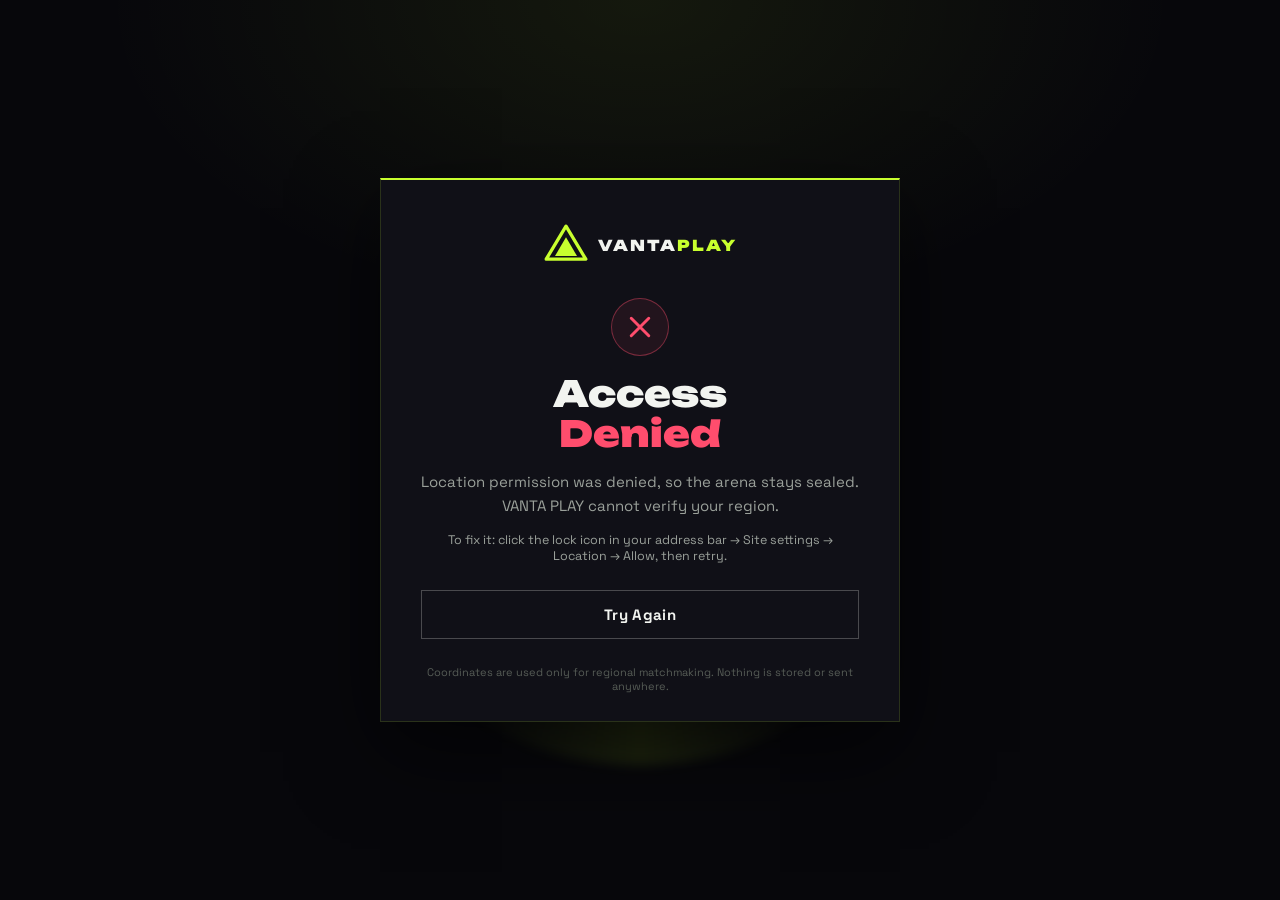
==== index.html @ 39a00b60 "VANTA PLAY gaming landing page with geo-location gate" ====
<!DOCTYPE html>
<html lang="en">
<head>
  <meta charset="UTF-8" />
  <meta name="viewport" content="width=device-width, initial-scale=1.0" />
  <title>VANTA PLAY — Play Beyond Reality</title>
  <meta name="description" content="VANTA PLAY is a next-generation esports arena. Compete, climb the ranks, and win weekly cash cups." />
  <link rel="icon" href="favicon.svg" type="image/svg+xml" />
  <link rel="preconnect" href="https://fonts.googleapis.com" />
  <link rel="preconnect" href="https://fonts.gstatic.com" crossorigin />
  <link href="https://fonts.googleapis.com/css2?family=Unbounded:wght@500;700;900&family=Space+Grotesk:wght@400;500;600;700&display=swap" rel="stylesheet" />
  <link rel="stylesheet" href="styles.css" />
</head>
<body class="locked">

  <!-- ============ GEO-LOCATION GATE (page stays hidden until access is granted) ============ -->
  <div id="gate" class="gate" role="dialog" aria-modal="true" aria-labelledby="gate-title">
    <div class="gate__glow" aria-hidden="true"></div>
    <div class="gate__card">
      <div class="gate__logo">
        <svg viewBox="0 0 40 40" width="44" height="44" aria-hidden="true">
          <polygon points="20,2 38,32 2,32" fill="none" stroke="#C8FF2E" stroke-width="3" stroke-linejoin="round"/>
          <polygon points="20,12 30,29 10,29" fill="#C8FF2E"/>
        </svg>
        <span>VANTA<em>PLAY</em></span>
      </div>

      <!-- state: ask -->
      <div class="gate__state" id="gate-ask">
        <h1 id="gate-title" class="gate__title">Location Check<br /><span>Required</span></h1>
        <p class="gate__text">
          VANTA PLAY verifies your region before the arena opens — for fair matchmaking,
          regional tournaments and local server routing.
        </p>
        <p class="gate__hint">Your browser will ask for permission. Access must be <strong>allowed</strong> to enter.</p>
        <button class="btn btn--primary gate__btn" id="btn-allow">
          <svg viewBox="0 0 24 24" width="18" height="18" aria-hidden="true"><path fill="currentColor" d="M12 2a7 7 0 0 0-7 7c0 5.25 7 13 7 13s7-7.75 7-13a7 7 0 0 0-7-7Zm0 9.5A2.5 2.5 0 1 1 14.5 9 2.5 2.5 0 0 1 12 11.5Z"/></svg>
          Allow Location &amp; Enter
        </button>
      </div>

      <!-- state: locating -->
      <div class="gate__state gate__state--hidden" id="gate-locating">
        <div class="radar" aria-hidden="true"><span></span><span></span><span></span></div>
        <h1 class="gate__title">Pinning your<br /><span>coordinates…</span></h1>
        <p class="gate__text">Locking onto the nearest arena server.</p>
      </div>

      <!-- state: denied / error -->
      <div class="gate__state gate__state--hidden" id="gate-blocked">
        <div class="gate__x" aria-hidden="true">
          <svg viewBox="0 0 24 24" width="30" height="30"><path fill="none" stroke="#FF4D6D" stroke-width="2.4" stroke-linecap="round" d="M5 5l14 14M19 5L5 19"/></svg>
        </div>
        <h1 class="gate__title gate__title--danger">Access<br /><span>Denied</span></h1>
        <p class="gate__text" id="blocked-msg">
          Location permission was blocked, so the arena stays sealed.
        </p>
        <p class="gate__hint">To fix it: click the lock icon in your address bar → Site settings → Location → Allow, then retry.</p>
        <button class="btn btn--ghost gate__btn" id="btn-retry">Try Again</button>
      </div>

      <p class="gate__foot">Coordinates are used only for regional matchmaking. Nothing is stored or sent anywhere.</p>
    </div>
  </div>

  <!-- ============ MAIN PAGE (revealed only after location is granted) ============ -->
  <div id="app" class="app" aria-hidden="true">

    <!-- Nav -->
    <header class="nav">
      <a class="nav__logo" href="#top">
        <svg viewBox="0 0 40 40" width="30" height="30" aria-hidden="true">
          <polygon points="20,2 38,32 2,32" fill="none" stroke="#C8FF2E" stroke-width="3" stroke-linejoin="round"/>
          <polygon points="20,12 30,29 10,29" fill="#C8FF2E"/>
        </svg>
        VANTA<em>PLAY</em>
      </a>
      <nav class="nav__links">
        <a href="#games">Games</a>
        <a href="#tournaments">Tournaments</a>
        <a href="#why">Why Vanta</a>
        <a href="#region">Your Region</a>
      </nav>
      <a class="btn btn--primary btn--sm" href="#games">Play Free</a>
    </header>

    <!-- Hero -->
    <section class="hero" id="top">
      <div class="hero__art" aria-hidden="true">
        <div class="hero__grid"></div>
        <div class="hero__ring hero__ring--1"></div>
        <div class="hero__ring hero__ring--2"></div>
        <div class="hero__orb"></div>
        <div class="hero__shard hero__shard--1"></div>
        <div class="hero__shard hero__shard--2"></div>
        <div class="hero__scan"></div>
      </div>
      <div class="hero__inner">
        <p class="hero__kicker reveal">SEASON 07 — LIVE NOW</p>
        <h1 class="hero__title reveal delay-1">PLAY BEYOND<br /><span>REALITY</span></h1>
        <p class="hero__sub reveal delay-2">
          The arena that never sleeps. Ranked ladders, weekly cash cups and
          cross-play battles — one account, every device, zero excuses.
        </p>
        <div class="hero__cta reveal delay-3">
          <a class="btn btn--primary" href="#games">Enter the Arena</a>
          <a class="btn btn--ghost" href="#tournaments">Watch Tournaments</a>
        </div>
        <div class="hero__meta reveal delay-4">
          <span class="dot"></span>
          <strong id="live-count">2,847,113</strong>&nbsp;players online right now
        </div>
      </div>
    </section>

    <!-- Marquee -->
    <div class="marquee" aria-hidden="true">
      <div class="marquee__track">
        <span>NEON DRIFT★</span><span>OBSIDIAN CLASH★</span><span>MECHFALL: ZERO★</span><span>GRIM GATE★</span><span>HYPERBLOOM★</span><span>RUSTBORN★</span>
        <span>NEON DRIFT★</span><span>OBSIDIAN CLASH★</span><span>MECHFALL: ZERO★</span><span>GRIM GATE★</span><span>HYPERBLOOM★</span><span>RUSTBORN★</span>
      </div>
    </div>

    <!-- Games -->
    <section class="games" id="games">
      <div class="section-head reveal">
        <h2>FEATURED <span>ARENAS</span></h2>
        <p>Four flagship titles. One rank. Cross-play everywhere.</p>
      </div>
      <div class="games__grid">
        <article class="gcard gcard--drift reveal">
          <div class="gcard__art" aria-hidden="true"><svg viewBox="0 0 64 64"><path fill="none" stroke="currentColor" stroke-width="3" stroke-linecap="round" d="M8 44c8-18 24-30 48-30-4 12-10 18-18 22M8 44h30M14 52h24"/><circle cx="46" cy="46" r="4" fill="currentColor"/></svg></div>
          <div class="gcard__body">
            <p class="gcard__tag">Racing · 3.2M pilots</p>
            <h3>NEON DRIFT</h3>
            <p class="gcard__desc">Anti-grav street racing at 600 km/h. Drift the canyon, own the night.</p>
            <span class="gcard__link">Jump in →</span>
          </div>
        </article>
        <article class="gcard gcard--clash reveal">
          <div class="gcard__art" aria-hidden="true"><svg viewBox="0 0 64 64"><path fill="none" stroke="currentColor" stroke-width="3" stroke-linejoin="round" d="M32 6l8 12 14 4-9 11 1 15-14-6-14 6 1-15-9-11 14-4z"/></svg></div>
          <div class="gcard__body">
            <p class="gcard__tag">Brawler · 1.8M fighters</p>
            <h3>OBSIDIAN CLASH</h3>
            <p class="gcard__desc">Molten 1v1 duels where every gauntlet strike cracks the map.</p>
            <span class="gcard__link">Jump in →</span>
          </div>
        </article>
        <article class="gcard gcard--mech reveal">
          <div class="gcard__art" aria-hidden="true"><svg viewBox="0 0 64 64"><path fill="none" stroke="currentColor" stroke-width="3" stroke-linejoin="round" d="M20 50V26l12-14 12 14v24M14 50h36M26 50v-8h12v8M24 26h16"/><circle cx="32" cy="24" r="3" fill="currentColor"/></svg></div>
          <div class="gcard__body">
            <p class="gcard__tag">Shooter · 4.1M operators</p>
            <h3>MECHFALL: ZERO</h3>
            <p class="gcard__desc">Squad-based mech warfare in rain-drowned megacities. 5v5 tactical.</p>
            <span class="gcard__link">Jump in →</span>
          </div>
        </article>
        <article class="gcard gcard--grim reveal">
          <div class="gcard__art" aria-hidden="true"><svg viewBox="0 0 64 64"><path fill="none" stroke="currentColor" stroke-width="3" stroke-linejoin="round" d="M32 4l20 10v20L32 60 12 34V14zM22 30l10 8 10-8M32 22v16"/></svg></div>
          <div class="gcard__body">
            <p class="gcard__tag">Roguelike · 960K delvers</p>
            <h3>GRIM GATE</h3>
            <p class="gcard__desc">A dungeon that rewrites itself every run. Bring a lantern. And luck.</p>
            <span class="gcard__link">Jump in →</span>
          </div>
        </article>
      </div>
    </section>

    <!-- Stats -->
    <section class="stats">
      <div class="stats__grid">
        <div class="stat reveal"><strong data-count="128" data-suffix="M+">0</strong><span>Registered players</span></div>
        <div class="stat reveal"><strong data-count="240" data-suffix="+">0</strong><span>Tournaments / year</span></div>
        <div class="stat reveal"><strong data-count="2.4" data-prefix="$" data-suffix="M">0</strong><span>Prize pool paid out</span></div>
        <div class="stat reveal"><strong data-count="99.9" data-suffix="%">0</strong><span>Arena uptime</span></div>
      </div>
    </section>

    <!-- Why -->
    <section class="why" id="why">
      <div class="section-head reveal">
        <h2>BUILT FOR <span>COMPETITORS</span></h2>
        <p>Infrastructure that treats your rank like it matters. Because it does.</p>
      </div>
      <div class="why__grid">
        <div class="wcard reveal">
          <svg viewBox="0 0 24 24" aria-hidden="true"><path fill="none" stroke="#C8FF2E" stroke-width="1.8" stroke-linecap="round" d="M7 7l10 10M7 17L17 7M4 9V5a1 1 0 0 1 1-1h4M20 15v4a1 1 0 0 1-1 1h-4"/></svg>
          <h3>True Cross-Play</h3>
          <p>PC, console and mobile share one ladder. Your rank travels with you, not your hardware.</p>
        </div>
        <div class="wcard reveal">
          <svg viewBox="0 0 24 24" aria-hidden="true"><path fill="none" stroke="#C8FF2E" stroke-width="1.8" stroke-linejoin="round" d="M12 3l8 3v5c0 5-3.5 8.5-8 10-4.5-1.5-8-5-8-10V6z"/><path fill="none" stroke="#C8FF2E" stroke-width="1.8" stroke-linecap="round" d="M9 12l2 2 4-4"/></svg>
          <h3>Kernel-Level Fair Play</h3>
          <p>VantaShield anti-cheat runs every ranked match. 0.02% cheat detection rate — and banned for life.</p>
        </div>
        <div class="wcard reveal">
          <svg viewBox="0 0 24 24" aria-hidden="true"><circle cx="12" cy="12" r="9" fill="none" stroke="#C8FF2E" stroke-width="1.8"/><path fill="none" stroke="#C8FF2E" stroke-width="1.8" stroke-linecap="round" d="M12 7v5l3 3"/></svg>
          <h3>Weekly Cash Cups</h3>
          <p>Every Friday. Open brackets, instant payouts, live-bracket spectating for everyone.</p>
        </div>
        <div class="wcard reveal">
          <svg viewBox="0 0 24 24" aria-hidden="true"><path fill="none" stroke="#C8FF2E" stroke-width="1.8" stroke-linecap="round" d="M3 20h18M6 20V10m6 10V4m6 16v-7"/></svg>
          <h3>Regional Routing</h3>
          <p>Auto-connected to your closest arena server. Sub-30ms pings, verified at the gate.</p>
        </div>
      </div>
    </section>

    <!-- Region (uses the granted geo-location) -->
    <section class="region" id="region">
      <div class="region__card reveal">
        <p class="region__label">REGIONAL MATCHMAKING — VERIFIED</p>
        <h2>YOU'RE PLAYING FROM<br /><span id="region-city">DETECTING…</span></h2>
        <p class="region__coords">Coordinates locked: <span id="region-coords">—</span></p>
        <div class="region__badges">
          <span class="badge">Nearest server: <strong id="region-server">AUTO</strong></span>
          <span class="badge badge--ok">Access granted</span>
        </div>
      </div>
    </section>

    <!-- CTA -->
    <section class="cta">
      <h2 class="reveal">READY TO <span>CLIMB?</span></h2>
      <p class="reveal">Season 07 rankings reset soon. Claim your ladder spot before the gate closes.</p>
      <form class="cta__form reveal" id="signup" autocomplete="off">
        <input type="email" placeholder="you@arena.gg" required aria-label="Email address" />
        <button class="btn btn--primary" type="submit">Create Free Account</button>
      </form>
      <p class="cta__done" id="cta-done" hidden>Welcome to the arena, challenger. Check your inbox.</p>
    </section>

    <!-- Footer -->
    <footer class="footer">
      <div class="footer__brand">
        <svg viewBox="0 0 40 40" width="26" height="26" aria-hidden="true">
          <polygon points="20,2 38,32 2,32" fill="none" stroke="#C8FF2E" stroke-width="3" stroke-linejoin="round"/>
          <polygon points="20,12 30,29 10,29" fill="#C8FF2E"/>
        </svg>
        VANTA<em>PLAY</em>
      </div>
      <p>VANTA PLAY is a fictional brand created as an original design demo. All titles, art and names are original works.</p>
      <p class="footer__fine">© 2026 Vanta Play · Made for the arena</p>
    </footer>

  </div>

  <script src="app.js"></script>
</body>
</html>
---- styles.css ----
/* ============ VANTA PLAY — original design ============ */
:root {
  --bg: #07070b;
  --bg-2: #0c0c13;
  --ink: #f2f4f0;
  --muted: #9aa09a;
  --lime: #c8ff2e;
  --coral: #ff4d6d;
  --line: rgba(200, 255, 46, 0.14);
  --card: #101017;
  --font-display: "Unbounded", sans-serif;
  --font-body: "Space Grotesk", sans-serif;
}

* { margin: 0; padding: 0; box-sizing: border-box; }
html { scroll-behavior: smooth; }
body {
  background: var(--bg);
  color: var(--ink);
  font-family: var(--font-body);
  overflow-x: hidden;
}
body.locked { overflow: hidden; }

::selection { background: var(--lime); color: #07070b; }

/* ============ GEO GATE ============ */
.gate {
  position: fixed;
  inset: 0;
  z-index: 1000;
  display: flex;
  align-items: center;
  justify-content: center;
  background:
    radial-gradient(60% 50% at 50% 0%, rgba(200, 255, 46, 0.07), transparent 70%),
    var(--bg);
  transition: opacity 0.6s ease, visibility 0.6s ease;
}
.gate--open { opacity: 0; visibility: hidden; }

.gate__glow {
  position: absolute;
  width: 70vmin; height: 70vmin;
  border-radius: 50%;
  background: conic-gradient(from 0deg, transparent 0 40%, rgba(200,255,46,.12) 50%, transparent 60% 100%);
  animation: spin 14s linear infinite;
  filter: blur(6px);
}
@keyframes spin { to { transform: rotate(360deg); } }

.gate__card {
  position: relative;
  width: min(520px, calc(100vw - 40px));
  background: var(--card);
  border: 1px solid var(--line);
  border-top: 2px solid var(--lime);
  padding: 44px 40px 28px;
  text-align: center;
  box-shadow: 0 30px 80px rgba(0, 0, 0, 0.6);
}
.gate__logo {
  display: flex; align-items: center; justify-content: center; gap: 10px;
  font-family: var(--font-display); font-weight: 900; font-size: 15px; letter-spacing: 2px;
  margin-bottom: 30px;
}
.gate__logo em { color: var(--lime); font-style: normal; }

.gate__title {
  font-family: var(--font-display);
  font-weight: 900;
  font-size: clamp(26px, 5vw, 36px);
  line-height: 1.12;
  margin-bottom: 16px;
}
.gate__title span { color: var(--lime); }
.gate__title--danger span { color: var(--coral); }

.gate__text { color: var(--muted); font-size: 15px; line-height: 1.6; margin-bottom: 14px; }
.gate__hint { color: var(--muted); font-size: 12.5px; margin-bottom: 26px; }
.gate__hint strong { color: var(--ink); }
.gate__foot { color: #565c56; font-size: 11px; margin-top: 26px; }

.gate__state--hidden { display: none; }
.gate__btn { width: 100%; justify-content: center; }

.gate__x {
  width: 58px; height: 58px;
  margin: 0 auto 18px;
  display: grid; place-items: center;
  border: 1px solid rgba(255, 77, 109, 0.4);
  border-radius: 50%;
  background: rgba(255, 77, 109, 0.08);
}

/* radar loader */
.radar {
  position: relative;
  width: 70px; height: 70px;
  margin: 0 auto 22px;
}
.radar span {
  position: absolute; inset: 0;
  border: 2px solid var(--lime);
  border-radius: 50%;
  opacity: 0;
  animation: ping 1.8s ease-out infinite;
}
.radar span:nth-child(2) { animation-delay: 0.6s; }
.radar span:nth-child(3) { animation-delay: 1.2s; }
@keyframes ping {
  0% { transform: scale(0.4); opacity: 0.9; }
  100% { transform: scale(1.15); opacity: 0; }
}

/* ============ APP (hidden until granted) ============ */
.app { display: none; }
.app.unlocked { display: block; animation: appIn 0.9s ease both; }
@keyframes appIn {
  from { opacity: 0; transform: translateY(14px); }
  to { opacity: 1; transform: none; }
}

/* ============ Buttons ============ */
.btn {
  display: inline-flex;
  align-items: center;
  gap: 9px;
  font-family: var(--font-body);
  font-weight: 700;
  font-size: 15px;
  padding: 14px 28px;
  border: 1px solid transparent;
  cursor: pointer;
  text-decoration: none;
  letter-spacing: 0.3px;
  transition: transform 0.15s ease, box-shadow 0.15s ease, background 0.15s ease;
}
.btn:active { transform: translateY(1px); }
.btn--primary {
  background: var(--lime);
  color: #0a0a0f;
  clip-path: polygon(10px 0, 100% 0, 100% calc(100% - 10px), calc(100% - 10px) 100%, 0 100%, 0 10px);
}
.btn--primary:hover { box-shadow: 0 0 34px rgba(200, 255, 46, 0.45); }
.btn--ghost {
  background: transparent;
  color: var(--ink);
  border-color: rgba(242, 244, 240, 0.25);
}
.btn--ghost:hover { border-color: var(--lime); color: var(--lime); }
.btn--sm { padding: 9px 18px; font-size: 13.5px; }

/* ============ Nav ============ */
.nav {
  position: sticky;
  top: 0;
  z-index: 100;
  display: flex;
  align-items: center;
  gap: 32px;
  padding: 16px 5vw;
  background: rgba(7, 7, 11, 0.82);
  backdrop-filter: blur(14px);
  border-bottom: 1px solid rgba(255, 255, 255, 0.06);
}
.nav__logo {
  display: flex; align-items: center; gap: 9px;
  font-family: var(--font-display); font-weight: 900; font-size: 14px; letter-spacing: 2px;
  color: var(--ink); text-decoration: none;
}
.nav__logo em { color: var(--lime); font-style: normal; }
.nav__links { display: flex; gap: 28px; margin-left: auto; }
.nav__links a {
  color: var(--muted); text-decoration: none; font-size: 14px; font-weight: 600;
  transition: color 0.15s;
}
.nav__links a:hover { color: var(--lime); }

/* ============ Hero ============ */
.hero {
  position: relative;
  min-height: calc(100vh - 70px);
  display: flex;
  align-items: center;
  padding: 60px 5vw;
  overflow: hidden;
}
.hero__art { position: absolute; inset: 0; pointer-events: none; }
.hero__grid {
  position: absolute; inset: auto 0 -12% 0; height: 55%;
  background-image:
    linear-gradient(rgba(200, 255, 46, 0.13) 1px, transparent 1px),
    linear-gradient(90deg, rgba(200, 255, 46, 0.13) 1px, transparent 1px);
  background-size: 56px 56px;
  transform: perspective(600px) rotateX(58deg);
  mask-image: linear-gradient(transparent, #000 55%);
}
.hero__ring {
  position: absolute;
  border-radius: 50%;
  border: 1px solid var(--line);
}
.hero__ring--1 {
  width: 62vmin; height: 62vmin;
  right: -8vmin; top: 50%;
  transform: translateY(-50%);
  border-color: rgba(200, 255, 46, 0.25);
  border-style: dashed;
  animation: spin 60s linear infinite;
}
.hero__ring--2 {
  width: 44vmin; height: 44vmin;
  right: 2vmin; top: 50%;
  transform: translateY(-50%);
  border-width: 2px;
  border-color: rgba(255, 77, 109, 0.3);
  animation: spin 40s linear infinite reverse;
}
.hero__orb {
  position: absolute;
  width: 26vmin; height: 26vmin;
  right: 11vmin; top: 50%;
  transform: translateY(-50%);
  border-radius: 50%;
  background: radial-gradient(circle at 35% 30%, rgba(200,255,46,0.5), rgba(200,255,46,0.08) 45%, transparent 70%);
  filter: blur(2px);
  animation: float 7s ease-in-out infinite;
}
@keyframes float {
  0%, 100% { transform: translateY(-52%); }
  50% { transform: translateY(-48%); }
}
.hero__shard {
  position: absolute;
  background: var(--lime);
  clip-path: polygon(50% 0, 100% 100%, 0 100%);
  opacity: 0.85;
  animation: float 5.5s ease-in-out infinite;
}
.hero__shard--1 { width: 34px; height: 30px; right: 30vmin; top: 24%; }
.hero__shard--2 { width: 20px; height: 18px; right: 6vmin; top: 70%; animation-delay: 1.4s; background: var(--coral); clip-path: polygon(0 0, 100% 0, 50% 100%); }
.hero__scan {
  position: absolute; inset: 0;
  background: repeating-linear-gradient(0deg, transparent 0 3px, rgba(255,255,255,0.012) 3px 4px);
}

.hero__inner { position: relative; max-width: 780px; }
.hero__kicker {
  display: inline-block;
  font-size: 12.5px; font-weight: 700; letter-spacing: 4px;
  color: var(--lime);
  border: 1px solid var(--line);
  padding: 7px 14px;
  margin-bottom: 26px;
  background: rgba(200, 255, 46, 0.05);
}
.hero__title {
  font-family: var(--font-display);
  font-weight: 900;
  font-size: clamp(44px, 8vw, 96px);
  line-height: 1.02;
  letter-spacing: -1px;
}
.hero__title span { color: var(--lime); }
.hero__sub {
  color: var(--muted);
  font-size: clamp(15px, 1.6vw, 18px);
  line-height: 1.65;
  max-width: 540px;
  margin: 26px 0 34px;
}
.hero__cta { display: flex; gap: 16px; flex-wrap: wrap; }
.hero__meta {
  display: flex; align-items: center; gap: 10px;
  margin-top: 38px;
  color: var(--muted); font-size: 13.5px;
}
.hero__meta strong { color: var(--lime); font-variant-numeric: tabular-nums; }
.dot {
  width: 8px; height: 8px; border-radius: 50%;
  background: var(--lime);
  box-shadow: 0 0 0 0 rgba(200, 255, 46, 0.6);
  animation: pulse 1.6s infinite;
}
@keyframes pulse {
  70% { box-shadow: 0 0 0 9px transparent; }
  100% { box-shadow: 0 0 0 0 transparent; }
}

/* ============ Marquee ============ */
.marquee {
  border-block: 1px solid rgba(255, 255, 255, 0.07);
  background: var(--bg-2);
  overflow: hidden;
  padding: 16px 0;
}
.marquee__track {
  display: flex; gap: 42px;
  width: max-content;
  font-family: var(--font-display);
  font-weight: 700; font-size: 15px; letter-spacing: 3px;
  color: rgba(242, 244, 240, 0.55);
  animation: slide 26s linear infinite;
}
.marquee__track span { white-space: nowrap; }
@keyframes slide { to { transform: translateX(-50%); } }

/* ============ Sections shared ============ */
section { padding: 110px 5vw; }
.section-head { margin-bottom: 54px; }
.section-head h2 {
  font-family: var(--font-display);
  font-weight: 900;
  font-size: clamp(28px, 4.4vw, 52px);
  letter-spacing: -0.5px;
}
.section-head h2 span { color: var(--lime); }
.section-head p { color: var(--muted); margin-top: 12px; font-size: 16px; }

/* ============ Games ============ */
.games__grid {
  display: grid;
  grid-template-columns: repeat(auto-fit, minmax(250px, 1fr));
  gap: 22px;
}
.gcard {
  position: relative;
  background: var(--card);
  border: 1px solid rgba(255, 255, 255, 0.07);
  overflow: hidden;
  transition: transform 0.25s ease, border-color 0.25s ease;
}
.gcard:hover { transform: translateY(-6px); border-color: var(--lime); }
.gcard__art {
  height: 210px;
  display: grid; place-items: center;
}
.gcard__art svg { width: 76px; height: 76px; filter: drop-shadow(0 6px 22px rgba(0,0,0,0.5)); }
.gcard--drift .gcard__art {
  background:
    radial-gradient(120% 90% at 80% 0%, rgba(200,255,46,0.4), transparent 55%),
    repeating-linear-gradient(-45deg, rgba(200,255,46,0.12) 0 2px, transparent 2px 18px),
    #0d1410;
  color: var(--lime);
}
.gcard--clash .gcard__art {
  background:
    radial-gradient(110% 90% at 20% 100%, rgba(255,77,109,0.45), transparent 55%),
    radial-gradient(80% 60% at 80% 20%, rgba(255,77,109,0.16), transparent 60%),
    #140c0f;
  color: var(--coral);
}
.gcard--mech .gcard__art {
  background:
    radial-gradient(130% 100% at 50% 110%, rgba(200,255,46,0.3), transparent 60%),
    repeating-linear-gradient(0deg, rgba(255,255,255,0.05) 0 1px, transparent 1px 9px),
    #0c1014;
  color: var(--lime);
}
.gcard--grim .gcard__art {
  background:
    conic-gradient(from 210deg at 50% 40%, rgba(200,255,46,0.28), transparent 35%),
    radial-gradient(100% 80% at 50% 100%, rgba(200,255,46,0.14), transparent 60%),
    #0e0d14;
  color: var(--lime);
}
.gcard__body { padding: 22px 22px 26px; }
.gcard__tag { font-size: 11.5px; letter-spacing: 2px; text-transform: uppercase; color: var(--muted); margin-bottom: 8px; }
.gcard h3 { font-family: var(--font-display); font-weight: 700; font-size: 19px; letter-spacing: 0.5px; margin-bottom: 10px; }
.gcard__desc { color: var(--muted); font-size: 14px; line-height: 1.6; margin-bottom: 16px; }
.gcard__link { color: var(--lime); font-weight: 700; font-size: 14px; }

/* ============ Stats ============ */
.stats { padding-block: 70px; background: var(--bg-2); border-block: 1px solid rgba(255,255,255,0.06); }
.stats__grid {
  display: grid;
  grid-template-columns: repeat(auto-fit, minmax(180px, 1fr));
  gap: 34px;
  max-width: 1100px;
  margin: 0 auto;
  text-align: center;
}
.stat strong {
  display: block;
  font-family: var(--font-display);
  font-weight: 900;
  font-size: clamp(30px, 4vw, 46px);
  color: var(--lime);
  font-variant-numeric: tabular-nums;
}
.stat span { color: var(--muted); font-size: 13.5px; letter-spacing: 1px; text-transform: uppercase; }

/* ============ Why ============ */
.why__grid {
  display: grid;
  grid-template-columns: repeat(auto-fit, minmax(230px, 1fr));
  gap: 22px;
}
.wcard {
  background: var(--card);
  border: 1px solid rgba(255, 255, 255, 0.07);
  padding: 30px 26px;
  transition: border-color 0.2s ease, transform 0.2s ease;
}
.wcard:hover { border-color: var(--line); transform: translateY(-4px); }
.wcard svg { width: 34px; height: 34px; margin-bottom: 18px; }
.wcard h3 { font-family: var(--font-display); font-weight: 700; font-size: 16px; margin-bottom: 10px; }
.wcard p { color: var(--muted); font-size: 14px; line-height: 1.65; }

/* ============ Region ============ */
.region { padding-block: 40px 110px; }
.region__card {
  border: 1px solid var(--line);
  border-left: 4px solid var(--lime);
  background:
    radial-gradient(90% 140% at 100% 0%, rgba(200,255,46,0.08), transparent 55%),
    var(--card);
  padding: 52px 48px;
}
.region__label { color: var(--lime); font-size: 12px; letter-spacing: 4px; font-weight: 700; margin-bottom: 16px; }
.region h2 {
  font-family: var(--font-display);
  font-weight: 900;
  font-size: clamp(24px, 3.6vw, 42px);
  line-height: 1.15;
}
.region h2 span { color: var(--lime); }
.region__coords { color: var(--muted); font-size: 14px; margin-top: 18px; font-variant-numeric: tabular-nums; }
.region__badges { display: flex; gap: 12px; margin-top: 24px; flex-wrap: wrap; }
.badge {
  font-size: 12.5px; font-weight: 600;
  border: 1px solid rgba(255, 255, 255, 0.14);
  padding: 7px 14px;
  color: var(--muted);
}
.badge strong { color: var(--ink); }
.badge--ok { border-color: rgba(200, 255, 46, 0.5); color: var(--lime); background: rgba(200, 255, 46, 0.06); }

/* ============ CTA ============ */
.cta {
  text-align: center;
  background:
    radial-gradient(70% 120% at 50% 120%, rgba(200, 255, 46, 0.12), transparent 60%),
    var(--bg-2);
  border-top: 1px solid rgba(255, 255, 255, 0.06);
}
.cta h2 {
  font-family: var(--font-display);
  font-weight: 900;
  font-size: clamp(30px, 5vw, 58px);
}
.cta h2 span { color: var(--lime); }
.cta p { color: var(--muted); margin: 16px auto 34px; max-width: 480px; }
.cta__form {
  display: flex; gap: 12px; justify-content: center; flex-wrap: wrap;
}
.cta__form input {
  width: min(340px, 100%);
  background: var(--bg);
  border: 1px solid rgba(255, 255, 255, 0.16);
  color: var(--ink);
  font-family: var(--font-body);
  font-size: 15px;
  padding: 14px 18px;
  outline: none;
}
.cta__form input:focus { border-color: var(--lime); }
.cta__done { color: var(--lime); font-weight: 600; margin-top: 20px; }

/* ============ Footer ============ */
.footer {
  padding: 56px 5vw 40px;
  border-top: 1px solid rgba(255, 255, 255, 0.06);
  text-align: center;
}
.footer__brand {
  display: inline-flex; align-items: center; gap: 8px;
  font-family: var(--font-display); font-weight: 900; font-size: 13px; letter-spacing: 2px;
  margin-bottom: 16px;
}
.footer__brand em { color: var(--lime); font-style: normal; }
.footer p { color: var(--muted); font-size: 13px; max-width: 520px; margin: 0 auto 8px; line-height: 1.6; }
.footer__fine { color: #565c56; font-size: 12px; margin-top: 14px !important; }

/* ============ Reveal on scroll ============ */
.reveal { opacity: 0; transform: translateY(24px); transition: opacity 0.7s ease, transform 0.7s ease; }
.reveal.in { opacity: 1; transform: none; }
.delay-1 { transition-delay: 0.1s; }
.delay-2 { transition-delay: 0.2s; }
.delay-3 { transition-delay: 0.3s; }
.delay-4 { transition-delay: 0.4s; }

/* ============ Responsive ============ */
@media (max-width: 860px) {
  .nav__links { display: none; }
  section { padding: 76px 6vw; }
  .region__card { padding: 36px 26px; }
  .hero__ring--1, .hero__ring--2, .hero__orb { right: -30vmin; opacity: 0.55; }
  .gate__card { padding: 34px 24px 22px; }
}
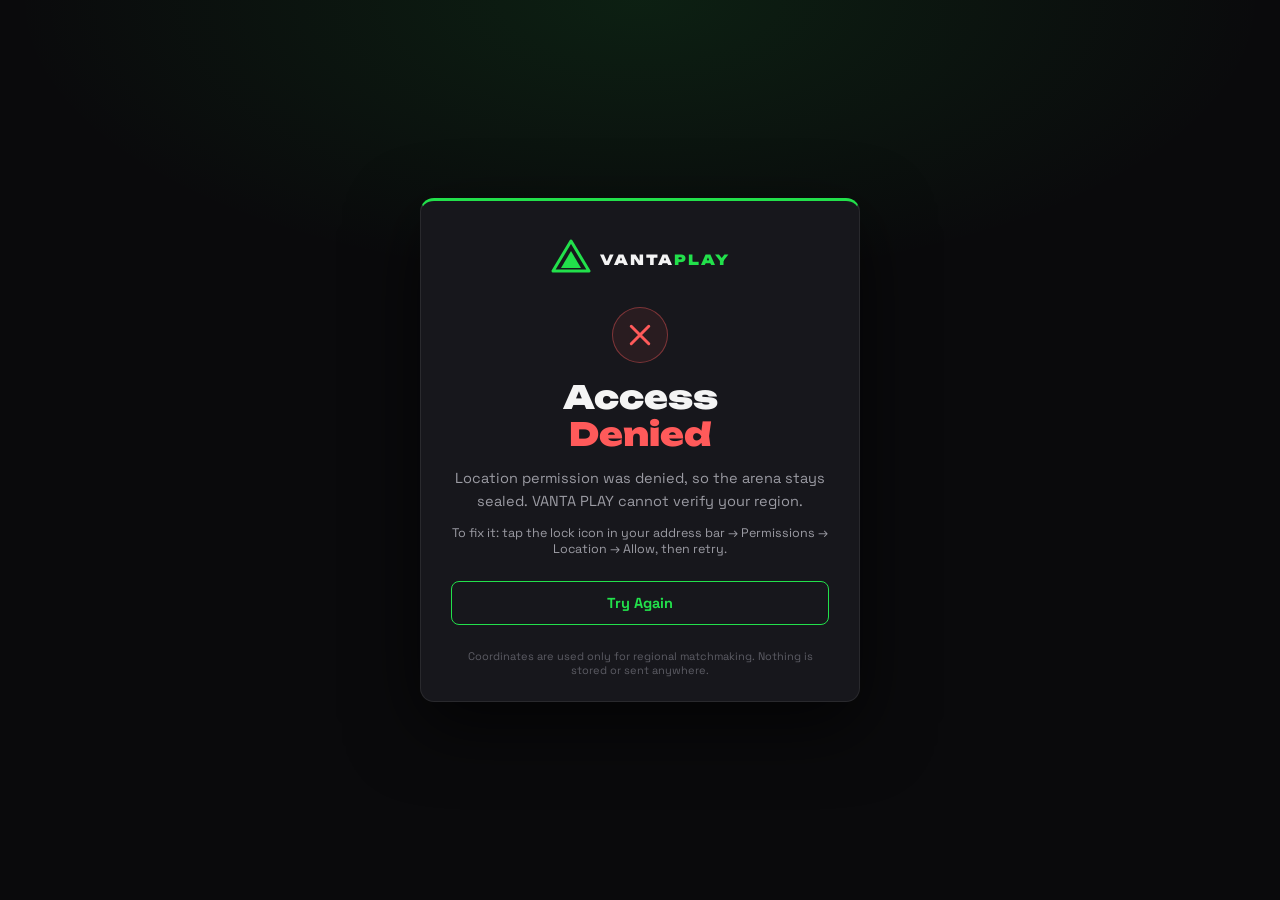
==== commit e5e021cf: "Redesign as mobile-first gaming hub UI (X555-style layout, original branding)" ====
--- a/index.html
+++ b/index.html
@@ -2,247 +2,309 @@
 <html lang="en">
 <head>
   <meta charset="UTF-8" />
-  <meta name="viewport" content="width=device-width, initial-scale=1.0" />
-  <title>VANTA PLAY — Play Beyond Reality</title>
-  <meta name="description" content="VANTA PLAY is a next-generation esports arena. Compete, climb the ranks, and win weekly cash cups." />
+  <meta name="viewport" content="width=device-width, initial-scale=1.0, viewport-fit=cover" />
+  <title>VANTA PLAY — Win Big Every Day</title>
+  <meta name="description" content="VANTA PLAY — mobile gaming arena. Slots, mini games, cards and sports. Claim your daily bonus." />
   <link rel="icon" href="favicon.svg" type="image/svg+xml" />
   <link rel="preconnect" href="https://fonts.googleapis.com" />
   <link rel="preconnect" href="https://fonts.gstatic.com" crossorigin />
-  <link href="https://fonts.googleapis.com/css2?family=Unbounded:wght@500;700;900&family=Space+Grotesk:wght@400;500;600;700&display=swap" rel="stylesheet" />
+  <link href="https://fonts.googleapis.com/css2?family=Unbounded:wght@700;900&family=Space+Grotesk:wght@400;500;600;700&display=swap" rel="stylesheet" />
   <link rel="stylesheet" href="styles.css" />
 </head>
 <body class="locked">
 
   <!-- ============ GEO-LOCATION GATE (page stays hidden until access is granted) ============ -->
   <div id="gate" class="gate" role="dialog" aria-modal="true" aria-labelledby="gate-title">
-    <div class="gate__glow" aria-hidden="true"></div>
     <div class="gate__card">
       <div class="gate__logo">
-        <svg viewBox="0 0 40 40" width="44" height="44" aria-hidden="true">
-          <polygon points="20,2 38,32 2,32" fill="none" stroke="#C8FF2E" stroke-width="3" stroke-linejoin="round"/>
-          <polygon points="20,12 30,29 10,29" fill="#C8FF2E"/>
+        <svg viewBox="0 0 40 40" width="40" height="40" aria-hidden="true">
+          <polygon points="20,2 38,32 2,32" fill="none" stroke="#22e04b" stroke-width="3" stroke-linejoin="round"/>
+          <polygon points="20,12 30,29 10,29" fill="#22e04b"/>
         </svg>
         <span>VANTA<em>PLAY</em></span>
       </div>
 
-      <!-- state: ask -->
       <div class="gate__state" id="gate-ask">
         <h1 id="gate-title" class="gate__title">Location Check<br /><span>Required</span></h1>
         <p class="gate__text">
-          VANTA PLAY verifies your region before the arena opens — for fair matchmaking,
-          regional tournaments and local server routing.
+          VANTA PLAY verifies your region before opening the arena — for fair play,
+          regional events and the nearest game server.
         </p>
         <p class="gate__hint">Your browser will ask for permission. Access must be <strong>allowed</strong> to enter.</p>
-        <button class="btn btn--primary gate__btn" id="btn-allow">
+        <button class="btn btn--green gate__btn" id="btn-allow">
           <svg viewBox="0 0 24 24" width="18" height="18" aria-hidden="true"><path fill="currentColor" d="M12 2a7 7 0 0 0-7 7c0 5.25 7 13 7 13s7-7.75 7-13a7 7 0 0 0-7-7Zm0 9.5A2.5 2.5 0 1 1 14.5 9 2.5 2.5 0 0 1 12 11.5Z"/></svg>
           Allow Location &amp; Enter
         </button>
       </div>
 
-      <!-- state: locating -->
       <div class="gate__state gate__state--hidden" id="gate-locating">
         <div class="radar" aria-hidden="true"><span></span><span></span><span></span></div>
         <h1 class="gate__title">Pinning your<br /><span>coordinates…</span></h1>
-        <p class="gate__text">Locking onto the nearest arena server.</p>
-      </div>
-
-      <!-- state: denied / error -->
+        <p class="gate__text">Locking onto the nearest game server.</p>
+      </div>
+
       <div class="gate__state gate__state--hidden" id="gate-blocked">
         <div class="gate__x" aria-hidden="true">
-          <svg viewBox="0 0 24 24" width="30" height="30"><path fill="none" stroke="#FF4D6D" stroke-width="2.4" stroke-linecap="round" d="M5 5l14 14M19 5L5 19"/></svg>
+          <svg viewBox="0 0 24 24" width="30" height="30"><path fill="none" stroke="#ff5a5a" stroke-width="2.4" stroke-linecap="round" d="M5 5l14 14M19 5L5 19"/></svg>
         </div>
         <h1 class="gate__title gate__title--danger">Access<br /><span>Denied</span></h1>
-        <p class="gate__text" id="blocked-msg">
-          Location permission was blocked, so the arena stays sealed.
-        </p>
-        <p class="gate__hint">To fix it: click the lock icon in your address bar → Site settings → Location → Allow, then retry.</p>
-        <button class="btn btn--ghost gate__btn" id="btn-retry">Try Again</button>
+        <p class="gate__text" id="blocked-msg">Location permission was blocked, so the arena stays sealed.</p>
+        <p class="gate__hint">To fix it: tap the lock icon in your address bar → Permissions → Location → Allow, then retry.</p>
+        <button class="btn btn--outline gate__btn" id="btn-retry">Try Again</button>
       </div>
 
       <p class="gate__foot">Coordinates are used only for regional matchmaking. Nothing is stored or sent anywhere.</p>
     </div>
   </div>
 
-  <!-- ============ MAIN PAGE (revealed only after location is granted) ============ -->
-  <div id="app" class="app" aria-hidden="true">
-
-    <!-- Nav -->
-    <header class="nav">
-      <a class="nav__logo" href="#top">
-        <svg viewBox="0 0 40 40" width="30" height="30" aria-hidden="true">
-          <polygon points="20,2 38,32 2,32" fill="none" stroke="#C8FF2E" stroke-width="3" stroke-linejoin="round"/>
-          <polygon points="20,12 30,29 10,29" fill="#C8FF2E"/>
-        </svg>
-        VANTA<em>PLAY</em>
-      </a>
-      <nav class="nav__links">
-        <a href="#games">Games</a>
-        <a href="#tournaments">Tournaments</a>
-        <a href="#why">Why Vanta</a>
-        <a href="#region">Your Region</a>
-      </nav>
-      <a class="btn btn--primary btn--sm" href="#games">Play Free</a>
+  <!-- ============ APP SHELL ============ -->
+  <div id="app" class="shell" aria-hidden="true">
+
+    <!-- Download strip -->
+    <div class="dlstrip" id="dlstrip">
+      <button class="dlstrip__close" id="dlstrip-close" aria-label="Close">
+        <svg viewBox="0 0 24 24" width="15" height="15"><path fill="none" stroke="currentColor" stroke-width="2.4" stroke-linecap="round" d="M5 5l14 14M19 5L5 19"/></svg>
+      </button>
+      <div class="dlstrip__txt">
+        <span class="dlstrip__icon" aria-hidden="true">VP</span>
+        <p>download the app to earn <b>₨5,555</b></p>
+      </div>
+      <button class="btn btn--green btn--xs">Download now</button>
+    </div>
+
+    <!-- Header -->
+    <header class="hdr">
+      <button class="hdr__menu" aria-label="Menu">
+        <svg viewBox="0 0 24 24" width="20" height="20"><path fill="none" stroke="currentColor" stroke-width="2" stroke-linecap="round" d="M4 7h12M4 12h16M4 17h12"/><path stroke="currentColor" stroke-width="2" stroke-linecap="round" d="m16 5 4 2-4 2"/></svg>
+      </button>
+      <a class="hdr__logo" href="#top">
+        <span class="hdr__brand">VANTA<em>PLAY</em><small>.com</small></span>
+      </a>
+      <div class="hdr__auth">
+        <a class="btn btn--green btn--s" href="#promo">Login</a>
+        <a class="btn btn--outline btn--s" href="#promo">Register</a>
+      </div>
     </header>
 
-    <!-- Hero -->
-    <section class="hero" id="top">
-      <div class="hero__art" aria-hidden="true">
-        <div class="hero__grid"></div>
-        <div class="hero__ring hero__ring--1"></div>
-        <div class="hero__ring hero__ring--2"></div>
-        <div class="hero__orb"></div>
-        <div class="hero__shard hero__shard--1"></div>
-        <div class="hero__shard hero__shard--2"></div>
-        <div class="hero__scan"></div>
-      </div>
-      <div class="hero__inner">
-        <p class="hero__kicker reveal">SEASON 07 — LIVE NOW</p>
-        <h1 class="hero__title reveal delay-1">PLAY BEYOND<br /><span>REALITY</span></h1>
-        <p class="hero__sub reveal delay-2">
-          The arena that never sleeps. Ranked ladders, weekly cash cups and
-          cross-play battles — one account, every device, zero excuses.
-        </p>
-        <div class="hero__cta reveal delay-3">
-          <a class="btn btn--primary" href="#games">Enter the Arena</a>
-          <a class="btn btn--ghost" href="#tournaments">Watch Tournaments</a>
-        </div>
-        <div class="hero__meta reveal delay-4">
-          <span class="dot"></span>
-          <strong id="live-count">2,847,113</strong>&nbsp;players online right now
-        </div>
-      </div>
-    </section>
-
-    <!-- Marquee -->
-    <div class="marquee" aria-hidden="true">
-      <div class="marquee__track">
-        <span>NEON DRIFT★</span><span>OBSIDIAN CLASH★</span><span>MECHFALL: ZERO★</span><span>GRIM GATE★</span><span>HYPERBLOOM★</span><span>RUSTBORN★</span>
-        <span>NEON DRIFT★</span><span>OBSIDIAN CLASH★</span><span>MECHFALL: ZERO★</span><span>GRIM GATE★</span><span>HYPERBLOOM★</span><span>RUSTBORN★</span>
-      </div>
-    </div>
-
-    <!-- Games -->
-    <section class="games" id="games">
-      <div class="section-head reveal">
-        <h2>FEATURED <span>ARENAS</span></h2>
-        <p>Four flagship titles. One rank. Cross-play everywhere.</p>
-      </div>
-      <div class="games__grid">
-        <article class="gcard gcard--drift reveal">
-          <div class="gcard__art" aria-hidden="true"><svg viewBox="0 0 64 64"><path fill="none" stroke="currentColor" stroke-width="3" stroke-linecap="round" d="M8 44c8-18 24-30 48-30-4 12-10 18-18 22M8 44h30M14 52h24"/><circle cx="46" cy="46" r="4" fill="currentColor"/></svg></div>
-          <div class="gcard__body">
-            <p class="gcard__tag">Racing · 3.2M pilots</p>
-            <h3>NEON DRIFT</h3>
-            <p class="gcard__desc">Anti-grav street racing at 600 km/h. Drift the canyon, own the night.</p>
-            <span class="gcard__link">Jump in →</span>
-          </div>
-        </article>
-        <article class="gcard gcard--clash reveal">
-          <div class="gcard__art" aria-hidden="true"><svg viewBox="0 0 64 64"><path fill="none" stroke="currentColor" stroke-width="3" stroke-linejoin="round" d="M32 6l8 12 14 4-9 11 1 15-14-6-14 6 1-15-9-11 14-4z"/></svg></div>
-          <div class="gcard__body">
-            <p class="gcard__tag">Brawler · 1.8M fighters</p>
-            <h3>OBSIDIAN CLASH</h3>
-            <p class="gcard__desc">Molten 1v1 duels where every gauntlet strike cracks the map.</p>
-            <span class="gcard__link">Jump in →</span>
-          </div>
-        </article>
-        <article class="gcard gcard--mech reveal">
-          <div class="gcard__art" aria-hidden="true"><svg viewBox="0 0 64 64"><path fill="none" stroke="currentColor" stroke-width="3" stroke-linejoin="round" d="M20 50V26l12-14 12 14v24M14 50h36M26 50v-8h12v8M24 26h16"/><circle cx="32" cy="24" r="3" fill="currentColor"/></svg></div>
-          <div class="gcard__body">
-            <p class="gcard__tag">Shooter · 4.1M operators</p>
-            <h3>MECHFALL: ZERO</h3>
-            <p class="gcard__desc">Squad-based mech warfare in rain-drowned megacities. 5v5 tactical.</p>
-            <span class="gcard__link">Jump in →</span>
-          </div>
-        </article>
-        <article class="gcard gcard--grim reveal">
-          <div class="gcard__art" aria-hidden="true"><svg viewBox="0 0 64 64"><path fill="none" stroke="currentColor" stroke-width="3" stroke-linejoin="round" d="M32 4l20 10v20L32 60 12 34V14zM22 30l10 8 10-8M32 22v16"/></svg></div>
-          <div class="gcard__body">
-            <p class="gcard__tag">Roguelike · 960K delvers</p>
-            <h3>GRIM GATE</h3>
-            <p class="gcard__desc">A dungeon that rewrites itself every run. Bring a lantern. And luck.</p>
-            <span class="gcard__link">Jump in →</span>
-          </div>
-        </article>
-      </div>
-    </section>
-
-    <!-- Stats -->
-    <section class="stats">
-      <div class="stats__grid">
-        <div class="stat reveal"><strong data-count="128" data-suffix="M+">0</strong><span>Registered players</span></div>
-        <div class="stat reveal"><strong data-count="240" data-suffix="+">0</strong><span>Tournaments / year</span></div>
-        <div class="stat reveal"><strong data-count="2.4" data-prefix="$" data-suffix="M">0</strong><span>Prize pool paid out</span></div>
-        <div class="stat reveal"><strong data-count="99.9" data-suffix="%">0</strong><span>Arena uptime</span></div>
-      </div>
-    </section>
-
-    <!-- Why -->
-    <section class="why" id="why">
-      <div class="section-head reveal">
-        <h2>BUILT FOR <span>COMPETITORS</span></h2>
-        <p>Infrastructure that treats your rank like it matters. Because it does.</p>
-      </div>
-      <div class="why__grid">
-        <div class="wcard reveal">
-          <svg viewBox="0 0 24 24" aria-hidden="true"><path fill="none" stroke="#C8FF2E" stroke-width="1.8" stroke-linecap="round" d="M7 7l10 10M7 17L17 7M4 9V5a1 1 0 0 1 1-1h4M20 15v4a1 1 0 0 1-1 1h-4"/></svg>
-          <h3>True Cross-Play</h3>
-          <p>PC, console and mobile share one ladder. Your rank travels with you, not your hardware.</p>
-        </div>
-        <div class="wcard reveal">
-          <svg viewBox="0 0 24 24" aria-hidden="true"><path fill="none" stroke="#C8FF2E" stroke-width="1.8" stroke-linejoin="round" d="M12 3l8 3v5c0 5-3.5 8.5-8 10-4.5-1.5-8-5-8-10V6z"/><path fill="none" stroke="#C8FF2E" stroke-width="1.8" stroke-linecap="round" d="M9 12l2 2 4-4"/></svg>
-          <h3>Kernel-Level Fair Play</h3>
-          <p>VantaShield anti-cheat runs every ranked match. 0.02% cheat detection rate — and banned for life.</p>
-        </div>
-        <div class="wcard reveal">
-          <svg viewBox="0 0 24 24" aria-hidden="true"><circle cx="12" cy="12" r="9" fill="none" stroke="#C8FF2E" stroke-width="1.8"/><path fill="none" stroke="#C8FF2E" stroke-width="1.8" stroke-linecap="round" d="M12 7v5l3 3"/></svg>
-          <h3>Weekly Cash Cups</h3>
-          <p>Every Friday. Open brackets, instant payouts, live-bracket spectating for everyone.</p>
-        </div>
-        <div class="wcard reveal">
-          <svg viewBox="0 0 24 24" aria-hidden="true"><path fill="none" stroke="#C8FF2E" stroke-width="1.8" stroke-linecap="round" d="M3 20h18M6 20V10m6 10V4m6 16v-7"/></svg>
-          <h3>Regional Routing</h3>
-          <p>Auto-connected to your closest arena server. Sub-30ms pings, verified at the gate.</p>
-        </div>
-      </div>
-    </section>
-
-    <!-- Region (uses the granted geo-location) -->
-    <section class="region" id="region">
-      <div class="region__card reveal">
-        <p class="region__label">REGIONAL MATCHMAKING — VERIFIED</p>
-        <h2>YOU'RE PLAYING FROM<br /><span id="region-city">DETECTING…</span></h2>
-        <p class="region__coords">Coordinates locked: <span id="region-coords">—</span></p>
-        <div class="region__badges">
-          <span class="badge">Nearest server: <strong id="region-server">AUTO</strong></span>
-          <span class="badge badge--ok">Access granted</span>
-        </div>
-      </div>
-    </section>
-
-    <!-- CTA -->
-    <section class="cta">
-      <h2 class="reveal">READY TO <span>CLIMB?</span></h2>
-      <p class="reveal">Season 07 rankings reset soon. Claim your ladder spot before the gate closes.</p>
-      <form class="cta__form reveal" id="signup" autocomplete="off">
-        <input type="email" placeholder="you@arena.gg" required aria-label="Email address" />
-        <button class="btn btn--primary" type="submit">Create Free Account</button>
-      </form>
-      <p class="cta__done" id="cta-done" hidden>Welcome to the arena, challenger. Check your inbox.</p>
-    </section>
-
-    <!-- Footer -->
-    <footer class="footer">
-      <div class="footer__brand">
-        <svg viewBox="0 0 40 40" width="26" height="26" aria-hidden="true">
-          <polygon points="20,2 38,32 2,32" fill="none" stroke="#C8FF2E" stroke-width="3" stroke-linejoin="round"/>
-          <polygon points="20,12 30,29 10,29" fill="#C8FF2E"/>
-        </svg>
-        VANTA<em>PLAY</em>
-      </div>
-      <p>VANTA PLAY is a fictional brand created as an original design demo. All titles, art and names are original works.</p>
-      <p class="footer__fine">© 2026 Vanta Play · Made for the arena</p>
-    </footer>
+    <main id="top">
+
+      <!-- Hero carousel -->
+      <section class="carousel" id="promo">
+        <div class="carousel__track" id="carousel-track">
+          <div class="slide slide--a">
+            <div class="slide__txt">
+              <p class="slide__kicker">NEW PLATFORM</p>
+              <h2>Invite 1 friend<br />bonus <b>₨1,500</b></h2>
+              <span class="slide__chip">VP SLOTS</span>
+            </div>
+            <div class="slide__art" aria-hidden="true">
+              <span class="slide__coin slide__coin--1"></span>
+              <span class="slide__coin slide__coin--2"></span>
+              <span class="slide__seven">7</span>
+            </div>
+          </div>
+          <div class="slide slide--b">
+            <div class="slide__txt">
+              <p class="slide__kicker">WEEKLY CASH CUP</p>
+              <h2>Prize pool<br /><b>₨1,000,000</b></h2>
+              <span class="slide__chip">JOIN FREE</span>
+            </div>
+            <div class="slide__art" aria-hidden="true">
+              <span class="slide__cup"></span>
+            </div>
+          </div>
+          <div class="slide slide--c">
+            <div class="slide__txt">
+              <p class="slide__kicker">FIRST DEPOSIT</p>
+              <h2>Get <b>200%</b><br />welcome boost</h2>
+              <span class="slide__chip">AUTO APPLIED</span>
+            </div>
+            <div class="slide__art" aria-hidden="true">
+              <span class="slide__gem"></span>
+            </div>
+          </div>
+        </div>
+        <div class="carousel__dots" id="carousel-dots" aria-hidden="true">
+          <span class="on"></span><span></span><span></span>
+        </div>
+      </section>
+
+      <!-- Providers strip -->
+      <section class="providers">
+        <div class="providers__row">
+          <div class="prov prov--1"><i></i><span>VantaSpin</span></div>
+          <div class="prov prov--2"><i></i><span>RocketLabs</span></div>
+          <div class="prov prov--3"><i></i><span>Fortuna9</span></div>
+          <div class="prov prov--4"><i></i><span>NeonDeck</span></div>
+          <div class="prov prov--5"><i></i><span>AceWorks</span></div>
+          <div class="prov prov--6"><i></i><span>PrizePort</span></div>
+        </div>
+      </section>
+
+      <!-- Ticker -->
+      <div class="ticker">
+        <span class="ticker__ic" aria-hidden="true">
+          <svg viewBox="0 0 24 24" width="17" height="17"><path fill="#bfbfbf" d="M3 10v4h4l5 4V6l-5 4H3z"/><path fill="none" stroke="#bfbfbf" stroke-width="1.6" stroke-linecap="round" d="M16 9a4 4 0 0 1 0 6M18.5 6.5a8 8 0 0 1 0 11"/></svg>
+        </span>
+        <div class="ticker__win">
+          <div class="ticker__track">
+            <span>Lily salary <b>₨500,000</b></span><span>weekly salary <b>₨1,000,000</b></span><span>Omar withdrew <b>₨84,230</b></span><span>Ayesha won <b>₨312,500</b></span>
+            <span>Lily salary <b>₨500,000</b></span><span>weekly salary <b>₨1,000,000</b></span><span>Omar withdrew <b>₨84,230</b></span><span>Ayesha won <b>₨312,500</b></span>
+          </div>
+        </div>
+        <span class="ticker__mail" aria-hidden="true">
+          <svg viewBox="0 0 24 24" width="18" height="18"><path fill="none" stroke="#bfbfbf" stroke-width="1.8" d="M3 6h18v12H3zM3 7l9 6 9-6"/></svg>
+          <i class="ticker__badge">20</i>
+        </span>
+      </div>
+
+      <!-- Categories -->
+      <section class="cats">
+        <div class="cats__row">
+          <a class="cat" href="#hot"><span class="cat__ic">🔥</span>Hot</a>
+          <a class="cat" href="#hot"><span class="cat__ic">🎰</span>Slot</a>
+          <a class="cat" href="#hot"><span class="cat__ic">🧩</span>Mini Games</a>
+          <a class="cat" href="#hot"><span class="cat__ic">🃏</span>Cards</a>
+          <a class="cat" href="#hot"><span class="cat__ic">⚽</span>Sports</a>
+          <a class="cat" href="#hot"><span class="cat__ic">🎣</span>Fishing</a>
+          <a class="cat" href="#hot"><span class="cat__ic">🚀</span>Crash</a>
+        </div>
+        <button class="cats__arrow" aria-label="More categories">›</button>
+      </section>
+
+      <!-- Hot games -->
+      <section class="games" id="hot">
+        <div class="games__head">
+          <h2><span aria-hidden="true">🔥</span> Hot</h2>
+          <div class="games__nav">
+            <button class="gnav" id="g-prev" aria-label="Previous">←</button>
+            <button class="gnav gnav--all">All</button>
+            <button class="gnav" id="g-next" aria-label="Next">→</button>
+          </div>
+        </div>
+
+        <div class="games__grid" id="games-grid">
+          <a class="gcard gc--rocket" href="#promo">
+            <span class="gcard__like" aria-hidden="true">👍</span>
+            <span class="gcard__star" aria-hidden="true">★</span>
+            <span class="gcard__art" aria-hidden="true">🚀</span>
+            <span class="gcard__name">Rocket Rush</span>
+          </a>
+          <a class="gcard gc--mine" href="#promo">
+            <span class="gcard__like" aria-hidden="true">👍</span>
+            <span class="gcard__star" aria-hidden="true">★</span>
+            <span class="gcard__art" aria-hidden="true">💎</span>
+            <span class="gcard__name">Mines Master</span>
+          </a>
+          <a class="gcard gc--wheel" href="#promo">
+            <span class="gcard__tag">IN</span>
+            <span class="gcard__like" aria-hidden="true">👍</span>
+            <span class="gcard__star" aria-hidden="true">★</span>
+            <span class="gcard__art" aria-hidden="true">🎡</span>
+            <span class="gcard__name">Lucky Wheel</span>
+          </a>
+          <a class="gcard gc--plinko" href="#promo">
+            <span class="gcard__like" aria-hidden="true">👍</span>
+            <span class="gcard__star" aria-hidden="true">★</span>
+            <span class="gcard__art" aria-hidden="true">🎯</span>
+            <span class="gcard__name">Plinko Pop</span>
+          </a>
+          <a class="gcard gc--dice" href="#promo">
+            <span class="gcard__like" aria-hidden="true">👍</span>
+            <span class="gcard__star" aria-hidden="true">★</span>
+            <span class="gcard__art" aria-hidden="true">🎲</span>
+            <span class="gcard__name">Dice Duel</span>
+          </a>
+          <a class="gcard gc--fruit" href="#promo">
+            <span class="gcard__tag">HOT</span>
+            <span class="gcard__like" aria-hidden="true">👍</span>
+            <span class="gcard__star" aria-hidden="true">★</span>
+            <span class="gcard__art" aria-hidden="true">🍉</span>
+            <span class="gcard__name">Fruit Blast</span>
+          </a>
+          <a class="gcard gc--cards" href="#promo">
+            <span class="gcard__like" aria-hidden="true">👍</span>
+            <span class="gcard__star" aria-hidden="true">★</span>
+            <span class="gcard__art" aria-hidden="true">🃏</span>
+            <span class="gcard__name">Card Clash</span>
+          </a>
+          <a class="gcard gc--goal" href="#promo">
+            <span class="gcard__like" aria-hidden="true">👍</span>
+            <span class="gcard__star" aria-hidden="true">★</span>
+            <span class="gcard__art" aria-hidden="true">⚽</span>
+            <span class="gcard__name">Goal Rush</span>
+          </a>
+          <a class="gcard gc--fish" href="#promo">
+            <span class="gcard__tag">13000X</span>
+            <span class="gcard__like" aria-hidden="true">👍</span>
+            <span class="gcard__star" aria-hidden="true">★</span>
+            <span class="gcard__art" aria-hidden="true">🐟</span>
+            <span class="gcard__name">Fish Frenzy</span>
+          </a>
+          <a class="gcard gc--tower" href="#promo">
+            <span class="gcard__like" aria-hidden="true">👍</span>
+            <span class="gcard__star" aria-hidden="true">★</span>
+            <span class="gcard__art" aria-hidden="true">🏰</span>
+            <span class="gcard__name">Tower Treasures</span>
+          </a>
+          <a class="gcard gc--keno" href="#promo">
+            <span class="gcard__like" aria-hidden="true">👍</span>
+            <span class="gcard__star" aria-hidden="true">★</span>
+            <span class="gcard__art" aria-hidden="true">🔮</span>
+            <span class="gcard__name">Keno King</span>
+          </a>
+          <a class="gcard gc--canyon" href="#promo">
+            <span class="gcard__like" aria-hidden="true">👍</span>
+            <span class="gcard__star" aria-hidden="true">★</span>
+            <span class="gcard__art" aria-hidden="true">🏜️</span>
+            <span class="gcard__name">Cash Canyon</span>
+          </a>
+        </div>
+      </section>
+
+      <!-- Region verified -->
+      <section class="region" id="region">
+        <div class="region__card">
+          <p class="region__label">REGIONAL MATCHMAKING — VERIFIED</p>
+          <h2>YOU'RE PLAYING FROM<br /><span id="region-city">DETECTING…</span></h2>
+          <p class="region__coords">Coordinates locked: <span id="region-coords">—</span></p>
+          <div class="region__badges">
+            <span class="badge">Nearest server: <strong id="region-server">AUTO</strong></span>
+            <span class="badge badge--ok">Access granted</span>
+          </div>
+        </div>
+      </section>
+
+      <!-- Footer -->
+      <footer class="ftr">
+        <p>VANTA PLAY is a fictional brand created as an original design demo. All games, names and art are original works.</p>
+        <p class="ftr__fine">© 2026 Vanta Play · 18+ · Play responsibly</p>
+      </footer>
+    </main>
+
+    <!-- Bottom nav -->
+    <nav class="bnav" aria-label="Primary">
+      <a class="bnav__item on" href="#top">
+        <svg viewBox="0 0 24 24" aria-hidden="true"><path fill="none" stroke="currentColor" stroke-width="1.9" stroke-linejoin="round" d="M4 11 12 4l8 7v8a1 1 0 0 1-1 1h-5v-5h-4v5H5a1 1 0 0 1-1-1z"/></svg>
+        Home
+      </a>
+      <a class="bnav__item" href="#promo">
+        <svg viewBox="0 0 24 24" aria-hidden="true"><path fill="none" stroke="currentColor" stroke-width="1.9" stroke-linejoin="round" d="M4 9h16v3a2 2 0 0 0-2 2v5H6v-5a2 2 0 0 0-2-2zM4 9l2-4h12l2 4M12 5v4"/></svg>
+        Promo
+      </a>
+      <a class="bnav__item" href="#region">
+        <svg viewBox="0 0 24 24" aria-hidden="true"><circle cx="9" cy="8" r="3.2" fill="none" stroke="currentColor" stroke-width="1.9"/><path fill="none" stroke="currentColor" stroke-width="1.9" stroke-linecap="round" d="M4 19c0-3 2.2-5 5-5s5 2 5 5M16 8h5M18.5 5.5v5"/></svg>
+        Invite
+      </a>
+      <a class="bnav__item" href="#region">
+        <svg viewBox="0 0 24 24" aria-hidden="true"><path fill="none" stroke="currentColor" stroke-width="1.9" stroke-linecap="round" d="M5 13a7 7 0 0 1 14 0M4 16a2 2 0 0 0 2 2h1v-5H5.5M20 16a2 2 0 0 1-2 2h-1v-5h1.5"/><path fill="none" stroke="currentColor" stroke-width="1.9" stroke-linecap="round" d="M18 18c0 2-2 3-5 3"/></svg>
+        Support
+      </a>
+      <a class="bnav__item" href="#region">
+        <svg viewBox="0 0 24 24" aria-hidden="true"><circle cx="12" cy="8.5" r="3.5" fill="none" stroke="currentColor" stroke-width="1.9"/><path fill="none" stroke="currentColor" stroke-width="1.9" stroke-linecap="round" d="M5 19.5c.8-3.4 3.6-5 7-5s6.2 1.6 7 5"/></svg>
+        Profile
+      </a>
+    </nav>
 
   </div>
 
--- a/styles.css
+++ b/styles.css
@@ -1,18 +1,21 @@
-/* ============ VANTA PLAY — original design ============ */
+/* ============ VANTA PLAY — mobile-first gaming hub ============ */
 :root {
-  --bg: #07070b;
-  --bg-2: #0c0c13;
-  --ink: #f2f4f0;
-  --muted: #9aa09a;
-  --lime: #c8ff2e;
-  --coral: #ff4d6d;
-  --line: rgba(200, 255, 46, 0.14);
-  --card: #101017;
+  --bg: #000;
+  --panel: #111114;
+  --panel-2: #17171c;
+  --card: #1e1e25;
+  --ink: #f4f4f4;
+  --muted: #9b9ba3;
+  --green: #22e04b;
+  --green-dark: #16a838;
+  --green-glow: rgba(34, 224, 75, 0.35);
+  --gold: #ffc93c;
+  --line: rgba(255, 255, 255, 0.08);
   --font-display: "Unbounded", sans-serif;
   --font-body: "Space Grotesk", sans-serif;
 }
 
-* { margin: 0; padding: 0; box-sizing: border-box; }
+* { margin: 0; padding: 0; box-sizing: border-box; -webkit-tap-highlight-color: transparent; }
 html { scroll-behavior: smooth; }
 body {
   background: var(--bg);
@@ -21,8 +24,54 @@
   overflow-x: hidden;
 }
 body.locked { overflow: hidden; }
-
-::selection { background: var(--lime); color: #07070b; }
+img, svg { display: block; }
+a { text-decoration: none; color: inherit; }
+button { font-family: inherit; cursor: pointer; }
+
+/* phone shell centered on desktop */
+.shell {
+  max-width: 480px;
+  margin: 0 auto;
+  min-height: 100vh;
+  background: var(--panel);
+  position: relative;
+}
+.shell[aria-hidden="true"] { display: none; }
+.shell.unlocked { display: block; animation: appIn 0.7s ease both; }
+@keyframes appIn {
+  from { opacity: 0; transform: translateY(12px); }
+  to { opacity: 1; transform: none; }
+}
+main { padding-bottom: 76px; } /* space for bottom nav */
+
+/* ============ Buttons ============ */
+.btn {
+  display: inline-flex;
+  align-items: center;
+  justify-content: center;
+  gap: 7px;
+  font-weight: 700;
+  font-size: 14.5px;
+  padding: 12px 26px;
+  border: none;
+  border-radius: 8px;
+  transition: filter 0.15s ease, transform 0.1s ease;
+}
+.btn:active { transform: scale(0.97); }
+.btn--green {
+  background: linear-gradient(180deg, #2ef05a, var(--green-dark));
+  color: #04130a;
+  box-shadow: 0 4px 18px var(--green-glow);
+}
+.btn--green:hover { filter: brightness(1.1); }
+.btn--outline {
+  background: transparent;
+  color: var(--green);
+  border: 1.5px solid var(--green);
+}
+.btn--outline:hover { background: rgba(34, 224, 75, 0.08); }
+.btn--s { padding: 9px 22px; font-size: 14px; }
+.btn--xs { padding: 7px 12px; font-size: 11.5px; border-radius: 6px; white-space: nowrap; }
 
 /* ============ GEO GATE ============ */
 .gate {
@@ -32,76 +81,57 @@
   display: flex;
   align-items: center;
   justify-content: center;
+  padding: 20px;
   background:
-    radial-gradient(60% 50% at 50% 0%, rgba(200, 255, 46, 0.07), transparent 70%),
-    var(--bg);
+    radial-gradient(70% 45% at 50% 0%, rgba(34, 224, 75, 0.1), transparent 70%),
+    #0a0a0c;
   transition: opacity 0.6s ease, visibility 0.6s ease;
 }
 .gate--open { opacity: 0; visibility: hidden; }
 
-.gate__glow {
-  position: absolute;
-  width: 70vmin; height: 70vmin;
-  border-radius: 50%;
-  background: conic-gradient(from 0deg, transparent 0 40%, rgba(200,255,46,.12) 50%, transparent 60% 100%);
-  animation: spin 14s linear infinite;
-  filter: blur(6px);
-}
-@keyframes spin { to { transform: rotate(360deg); } }
-
 .gate__card {
-  position: relative;
-  width: min(520px, calc(100vw - 40px));
-  background: var(--card);
+  width: min(440px, 100%);
+  background: var(--panel-2);
   border: 1px solid var(--line);
-  border-top: 2px solid var(--lime);
-  padding: 44px 40px 28px;
+  border-top: 3px solid var(--green);
+  border-radius: 14px;
+  padding: 38px 30px 24px;
   text-align: center;
-  box-shadow: 0 30px 80px rgba(0, 0, 0, 0.6);
+  box-shadow: 0 24px 70px rgba(0, 0, 0, 0.65);
 }
 .gate__logo {
-  display: flex; align-items: center; justify-content: center; gap: 10px;
-  font-family: var(--font-display); font-weight: 900; font-size: 15px; letter-spacing: 2px;
-  margin-bottom: 30px;
-}
-.gate__logo em { color: var(--lime); font-style: normal; }
-
+  display: flex; align-items: center; justify-content: center; gap: 9px;
+  font-family: var(--font-display); font-weight: 900; font-size: 14px; letter-spacing: 2px;
+  margin-bottom: 28px;
+}
+.gate__logo em { color: var(--green); font-style: normal; }
 .gate__title {
   font-family: var(--font-display);
   font-weight: 900;
-  font-size: clamp(26px, 5vw, 36px);
-  line-height: 1.12;
-  margin-bottom: 16px;
-}
-.gate__title span { color: var(--lime); }
-.gate__title--danger span { color: var(--coral); }
-
-.gate__text { color: var(--muted); font-size: 15px; line-height: 1.6; margin-bottom: 14px; }
-.gate__hint { color: var(--muted); font-size: 12.5px; margin-bottom: 26px; }
+  font-size: clamp(24px, 6vw, 32px);
+  line-height: 1.15;
+  margin-bottom: 14px;
+}
+.gate__title span { color: var(--green); }
+.gate__title--danger span { color: #ff5a5a; }
+.gate__text { color: var(--muted); font-size: 14.5px; line-height: 1.6; margin-bottom: 12px; }
+.gate__hint { color: var(--muted); font-size: 12.5px; margin-bottom: 24px; }
 .gate__hint strong { color: var(--ink); }
-.gate__foot { color: #565c56; font-size: 11px; margin-top: 26px; }
-
+.gate__foot { color: #5c5c64; font-size: 11px; margin-top: 24px; }
 .gate__state--hidden { display: none; }
-.gate__btn { width: 100%; justify-content: center; }
-
+.gate__btn { width: 100%; }
 .gate__x {
-  width: 58px; height: 58px;
-  margin: 0 auto 18px;
+  width: 56px; height: 56px;
+  margin: 0 auto 16px;
   display: grid; place-items: center;
-  border: 1px solid rgba(255, 77, 109, 0.4);
+  border: 1px solid rgba(255, 90, 90, 0.4);
   border-radius: 50%;
-  background: rgba(255, 77, 109, 0.08);
-}
-
-/* radar loader */
-.radar {
-  position: relative;
-  width: 70px; height: 70px;
-  margin: 0 auto 22px;
-}
+  background: rgba(255, 90, 90, 0.08);
+}
+.radar { position: relative; width: 64px; height: 64px; margin: 0 auto 20px; }
 .radar span {
   position: absolute; inset: 0;
-  border: 2px solid var(--lime);
+  border: 2px solid var(--green);
   border-radius: 50%;
   opacity: 0;
   animation: ping 1.8s ease-out infinite;
@@ -113,389 +143,468 @@
   100% { transform: scale(1.15); opacity: 0; }
 }
 
-/* ============ APP (hidden until granted) ============ */
-.app { display: none; }
-.app.unlocked { display: block; animation: appIn 0.9s ease both; }
-@keyframes appIn {
-  from { opacity: 0; transform: translateY(14px); }
-  to { opacity: 1; transform: none; }
-}
-
-/* ============ Buttons ============ */
-.btn {
-  display: inline-flex;
-  align-items: center;
-  gap: 9px;
-  font-family: var(--font-body);
-  font-weight: 700;
-  font-size: 15px;
-  padding: 14px 28px;
-  border: 1px solid transparent;
-  cursor: pointer;
-  text-decoration: none;
-  letter-spacing: 0.3px;
-  transition: transform 0.15s ease, box-shadow 0.15s ease, background 0.15s ease;
-}
-.btn:active { transform: translateY(1px); }
-.btn--primary {
-  background: var(--lime);
-  color: #0a0a0f;
-  clip-path: polygon(10px 0, 100% 0, 100% calc(100% - 10px), calc(100% - 10px) 100%, 0 100%, 0 10px);
-}
-.btn--primary:hover { box-shadow: 0 0 34px rgba(200, 255, 46, 0.45); }
-.btn--ghost {
-  background: transparent;
-  color: var(--ink);
-  border-color: rgba(242, 244, 240, 0.25);
-}
-.btn--ghost:hover { border-color: var(--lime); color: var(--lime); }
-.btn--sm { padding: 9px 18px; font-size: 13.5px; }
-
-/* ============ Nav ============ */
-.nav {
+/* ============ Download strip ============ */
+.dlstrip {
+  position: relative;
+  display: flex;
+  align-items: center;
+  gap: 10px;
+  padding: 8px 12px;
+  background: #0b0b0d;
+  border-bottom: 1px solid var(--line);
+}
+.dlstrip__txt { display: flex; align-items: center; gap: 8px; flex: 1; min-width: 0; }
+.dlstrip__txt p {
+  font-size: 12.5px;
+  color: var(--green);
+  white-space: nowrap;
+  overflow: hidden;
+  text-overflow: ellipsis;
+}
+.dlstrip__txt b { color: #fff; }
+.dlstrip__icon {
+  flex: none;
+  width: 26px; height: 26px;
+  display: grid; place-items: center;
+  background: linear-gradient(180deg, #2ef05a, var(--green-dark));
+  color: #04130a;
+  font-weight: 800;
+  font-size: 10px;
+  border-radius: 6px;
+}
+.dlstrip__close {
+  flex: none;
+  background: none;
+  border: none;
+  color: #8a8a92;
+  padding: 4px;
+}
+.dlstrip--gone { display: none; }
+
+/* ============ Header ============ */
+.hdr {
   position: sticky;
   top: 0;
   z-index: 100;
   display: flex;
   align-items: center;
-  gap: 32px;
-  padding: 16px 5vw;
-  background: rgba(7, 7, 11, 0.82);
-  backdrop-filter: blur(14px);
-  border-bottom: 1px solid rgba(255, 255, 255, 0.06);
-}
-.nav__logo {
-  display: flex; align-items: center; gap: 9px;
-  font-family: var(--font-display); font-weight: 900; font-size: 14px; letter-spacing: 2px;
-  color: var(--ink); text-decoration: none;
-}
-.nav__logo em { color: var(--lime); font-style: normal; }
-.nav__links { display: flex; gap: 28px; margin-left: auto; }
-.nav__links a {
-  color: var(--muted); text-decoration: none; font-size: 14px; font-weight: 600;
-  transition: color 0.15s;
-}
-.nav__links a:hover { color: var(--lime); }
-
-/* ============ Hero ============ */
-.hero {
+  gap: 10px;
+  padding: 10px 14px;
+  background: #0b0b0d;
+  border-bottom: 1px solid var(--line);
+}
+.hdr__menu { background: none; border: none; color: #cfcfd6; padding: 6px; }
+.hdr__logo { margin-right: auto; }
+.hdr__brand {
+  font-family: var(--font-display);
+  font-weight: 900;
+  font-size: 16px;
+  letter-spacing: 1px;
+  font-style: italic;
+  display: flex;
+  align-items: baseline;
+  gap: 2px;
+}
+.hdr__brand em { color: var(--green); font-style: italic; }
+.hdr__brand small { color: var(--muted); font-size: 10px; font-style: normal; }
+.hdr__auth { display: flex; gap: 8px; }
+
+/* ============ Carousel ============ */
+.carousel { position: relative; margin: 12px 12px 0; border-radius: 12px; overflow: hidden; }
+.carousel__track { display: flex; transition: transform 0.5s ease; }
+.slide {
+  flex: 0 0 100%;
+  min-height: 150px;
+  display: flex;
+  align-items: center;
+  justify-content: space-between;
+  padding: 20px 18px;
   position: relative;
-  min-height: calc(100vh - 70px);
-  display: flex;
-  align-items: center;
-  padding: 60px 5vw;
   overflow: hidden;
 }
-.hero__art { position: absolute; inset: 0; pointer-events: none; }
-.hero__grid {
-  position: absolute; inset: auto 0 -12% 0; height: 55%;
-  background-image:
-    linear-gradient(rgba(200, 255, 46, 0.13) 1px, transparent 1px),
-    linear-gradient(90deg, rgba(200, 255, 46, 0.13) 1px, transparent 1px);
-  background-size: 56px 56px;
-  transform: perspective(600px) rotateX(58deg);
-  mask-image: linear-gradient(transparent, #000 55%);
-}
-.hero__ring {
-  position: absolute;
+.slide--a { background: linear-gradient(105deg, #04160a 0%, #0d3317 45%, #0a2a12 70%, #071b0d 100%); }
+.slide--b { background: linear-gradient(105deg, #1c1204 0%, #3a2a08 45%, #2a1e06 70%, #150e03 100%); }
+.slide--c { background: linear-gradient(105deg, #04101a 0%, #0a2c44 45%, #082234 70%, #04121c 100%); }
+.slide__txt { position: relative; z-index: 2; }
+.slide__kicker {
+  color: var(--green);
+  font-weight: 800;
+  font-size: 11px;
+  letter-spacing: 3px;
+  margin-bottom: 8px;
+}
+.slide--b .slide__kicker { color: var(--gold); }
+.slide--c .slide__kicker { color: #4fc3ff; }
+.slide h2 { font-size: 20px; line-height: 1.25; font-weight: 700; }
+.slide h2 b { color: var(--green); font-size: 24px; }
+.slide--b h2 b { color: var(--gold); }
+.slide--c h2 b { color: #4fc3ff; }
+.slide__chip {
+  display: inline-block;
+  margin-top: 10px;
+  background: var(--green);
+  color: #04130a;
+  font-weight: 800;
+  font-size: 10.5px;
+  letter-spacing: 1px;
+  padding: 4px 10px;
+  border-radius: 4px;
+}
+.slide--b .slide__chip { background: var(--gold); }
+.slide--c .slide__chip { background: #4fc3ff; }
+.slide__art { position: relative; width: 90px; height: 100%; flex: none; }
+.slide__seven {
+  position: absolute;
+  right: 4px; top: 50%;
+  transform: translateY(-50%);
+  font-family: var(--font-display);
+  font-weight: 900;
+  font-size: 84px;
+  color: var(--green);
+  text-shadow: 0 0 30px var(--green-glow), 0 6px 0 #0c5a22;
+}
+.slide__coin {
+  position: absolute;
+  width: 26px; height: 26px;
+  border-radius: 50%;
+  background: radial-gradient(circle at 35% 30%, #ffe479, var(--gold) 60%, #b8860b);
+  box-shadow: 0 3px 10px rgba(0, 0, 0, 0.5);
+  animation: bob 3.2s ease-in-out infinite;
+}
+.slide__coin--1 { right: 66px; top: 18px; }
+.slide__coin--2 { right: 8px; bottom: 16px; width: 18px; height: 18px; animation-delay: 1.2s; }
+@keyframes bob { 0%, 100% { transform: translateY(0); } 50% { transform: translateY(-8px); } }
+.slide__cup {
+  position: absolute;
+  right: 12px; top: 50%;
+  transform: translateY(-50%);
+  width: 64px; height: 64px;
+  background: radial-gradient(circle at 35% 30%, #ffe479, var(--gold) 65%, #a06a08);
+  clip-path: polygon(15% 0, 85% 0, 78% 45%, 60% 58%, 60% 78%, 80% 88%, 80% 100%, 20% 100%, 20% 88%, 40% 78%, 40% 58%, 22% 45%);
+  filter: drop-shadow(0 4px 14px rgba(255, 201, 60, 0.4));
+}
+.slide__gem {
+  position: absolute;
+  right: 16px; top: 50%;
+  transform: translateY(-50%) rotate(45deg);
+  width: 52px; height: 52px;
+  border-radius: 10px;
+  background: linear-gradient(135deg, #7fe0ff, #1a8cc7 60%, #0a4a70);
+  box-shadow: 0 0 26px rgba(79, 195, 255, 0.45);
+}
+.carousel__dots {
+  position: absolute;
+  bottom: 8px; left: 0; right: 0;
+  display: flex;
+  justify-content: center;
+  gap: 5px;
+}
+.carousel__dots span {
+  width: 6px; height: 6px;
+  border-radius: 3px;
+  background: rgba(255, 255, 255, 0.35);
+  transition: all 0.3s;
+}
+.carousel__dots span.on { width: 16px; background: var(--green); }
+
+/* ============ Providers ============ */
+.providers { margin-top: 14px; overflow: hidden; }
+.providers__row {
+  display: flex;
+  gap: 10px;
+  padding: 0 12px;
+  width: max-content;
+  animation: slideRow 22s linear infinite;
+}
+@keyframes slideRow { to { transform: translateX(-50%); } }
+.prov {
+  display: flex;
+  flex-direction: column;
+  align-items: center;
+  gap: 5px;
+  width: 64px;
+  flex: none;
+}
+.prov i {
+  width: 56px; height: 40px;
+  border-radius: 8px;
+  display: block;
+  position: relative;
+  overflow: hidden;
+  border: 1px solid var(--line);
+}
+.prov i::after {
+  content: "";
+  position: absolute;
+  inset: 8px 14px;
+  border-radius: 50%;
+  background: rgba(255, 255, 255, 0.35);
+  filter: blur(7px);
+}
+.prov span { font-size: 10px; color: var(--muted); }
+.prov--1 i { background: linear-gradient(135deg, #0d3a17, #1f7a35); }
+.prov--2 i { background: linear-gradient(135deg, #3a0d17, #7a1f35); }
+.prov--3 i { background: linear-gradient(135deg, #3a2d0d, #7a5f1f); }
+.prov--4 i { background: linear-gradient(135deg, #0d1f3a, #1f4b7a); }
+.prov--5 i { background: linear-gradient(135deg, #2d0d3a, #5f1f7a); }
+.prov--6 i { background: linear-gradient(135deg, #0d323a, #1f6f7a); }
+
+/* ============ Ticker ============ */
+.ticker {
+  display: flex;
+  align-items: center;
+  gap: 8px;
+  padding: 10px 12px;
+  border-bottom: 1px solid var(--line);
+}
+.ticker__ic { flex: none; display: flex; }
+.ticker__win { flex: 1; overflow: hidden; }
+.ticker__track {
+  display: flex;
+  gap: 28px;
+  width: max-content;
+  font-size: 12.5px;
+  color: #cfcfd6;
+  white-space: nowrap;
+  animation: slideRow 18s linear infinite;
+}
+.ticker__track b { color: var(--green); }
+.ticker__mail { flex: none; display: flex; position: relative; }
+.ticker__badge {
+  position: absolute;
+  top: -7px; right: -8px;
+  background: #ff5a5a;
+  color: #fff;
+  font-style: normal;
+  font-size: 9px;
+  font-weight: 700;
+  padding: 1px 4px;
+  border-radius: 7px;
+}
+
+/* ============ Categories ============ */
+.cats { position: relative; border-bottom: 6px solid #0a0a0c; }
+.cats__row {
+  display: flex;
+  gap: 4px;
+  padding: 12px 8px;
+  overflow-x: auto;
+  scrollbar-width: none;
+}
+.cats__row::-webkit-scrollbar { display: none; }
+.cat {
+  flex: 1 0 64px;
+  display: flex;
+  flex-direction: column;
+  align-items: center;
+  gap: 6px;
+  font-size: 11.5px;
+  color: #cfcfd6;
+  padding: 4px 2px;
+}
+.cat__ic { font-size: 24px; filter: drop-shadow(0 2px 6px rgba(0, 0, 0, 0.5)); }
+.cats__arrow {
+  position: absolute;
+  right: 6px; top: 50%;
+  transform: translateY(-50%);
+  width: 24px; height: 24px;
   border-radius: 50%;
   border: 1px solid var(--line);
-}
-.hero__ring--1 {
-  width: 62vmin; height: 62vmin;
-  right: -8vmin; top: 50%;
-  transform: translateY(-50%);
-  border-color: rgba(200, 255, 46, 0.25);
-  border-style: dashed;
-  animation: spin 60s linear infinite;
-}
-.hero__ring--2 {
-  width: 44vmin; height: 44vmin;
-  right: 2vmin; top: 50%;
-  transform: translateY(-50%);
-  border-width: 2px;
-  border-color: rgba(255, 77, 109, 0.3);
-  animation: spin 40s linear infinite reverse;
-}
-.hero__orb {
-  position: absolute;
-  width: 26vmin; height: 26vmin;
-  right: 11vmin; top: 50%;
-  transform: translateY(-50%);
-  border-radius: 50%;
-  background: radial-gradient(circle at 35% 30%, rgba(200,255,46,0.5), rgba(200,255,46,0.08) 45%, transparent 70%);
-  filter: blur(2px);
-  animation: float 7s ease-in-out infinite;
-}
-@keyframes float {
-  0%, 100% { transform: translateY(-52%); }
-  50% { transform: translateY(-48%); }
-}
-.hero__shard {
-  position: absolute;
-  background: var(--lime);
-  clip-path: polygon(50% 0, 100% 100%, 0 100%);
-  opacity: 0.85;
-  animation: float 5.5s ease-in-out infinite;
-}
-.hero__shard--1 { width: 34px; height: 30px; right: 30vmin; top: 24%; }
-.hero__shard--2 { width: 20px; height: 18px; right: 6vmin; top: 70%; animation-delay: 1.4s; background: var(--coral); clip-path: polygon(0 0, 100% 0, 50% 100%); }
-.hero__scan {
-  position: absolute; inset: 0;
-  background: repeating-linear-gradient(0deg, transparent 0 3px, rgba(255,255,255,0.012) 3px 4px);
-}
-
-.hero__inner { position: relative; max-width: 780px; }
-.hero__kicker {
-  display: inline-block;
-  font-size: 12.5px; font-weight: 700; letter-spacing: 4px;
-  color: var(--lime);
+  background: rgba(11, 11, 13, 0.9);
+  color: #cfcfd6;
+  font-size: 15px;
+  line-height: 1;
+}
+
+/* ============ Games ============ */
+.games { padding: 16px 12px 8px; }
+.games__head {
+  display: flex;
+  align-items: center;
+  justify-content: space-between;
+  margin-bottom: 14px;
+}
+.games__head h2 {
+  font-size: 19px;
+  font-weight: 700;
+  display: flex;
+  align-items: center;
+  gap: 8px;
+}
+.games__nav { display: flex; gap: 6px; }
+.gnav {
+  min-width: 40px;
+  height: 28px;
   border: 1px solid var(--line);
-  padding: 7px 14px;
-  margin-bottom: 26px;
-  background: rgba(200, 255, 46, 0.05);
-}
-.hero__title {
-  font-family: var(--font-display);
-  font-weight: 900;
-  font-size: clamp(44px, 8vw, 96px);
-  line-height: 1.02;
-  letter-spacing: -1px;
-}
-.hero__title span { color: var(--lime); }
-.hero__sub {
-  color: var(--muted);
-  font-size: clamp(15px, 1.6vw, 18px);
-  line-height: 1.65;
-  max-width: 540px;
-  margin: 26px 0 34px;
-}
-.hero__cta { display: flex; gap: 16px; flex-wrap: wrap; }
-.hero__meta {
-  display: flex; align-items: center; gap: 10px;
-  margin-top: 38px;
-  color: var(--muted); font-size: 13.5px;
-}
-.hero__meta strong { color: var(--lime); font-variant-numeric: tabular-nums; }
-.dot {
-  width: 8px; height: 8px; border-radius: 50%;
-  background: var(--lime);
-  box-shadow: 0 0 0 0 rgba(200, 255, 46, 0.6);
-  animation: pulse 1.6s infinite;
-}
-@keyframes pulse {
-  70% { box-shadow: 0 0 0 9px transparent; }
-  100% { box-shadow: 0 0 0 0 transparent; }
-}
-
-/* ============ Marquee ============ */
-.marquee {
-  border-block: 1px solid rgba(255, 255, 255, 0.07);
-  background: var(--bg-2);
-  overflow: hidden;
-  padding: 16px 0;
-}
-.marquee__track {
-  display: flex; gap: 42px;
-  width: max-content;
-  font-family: var(--font-display);
-  font-weight: 700; font-size: 15px; letter-spacing: 3px;
-  color: rgba(242, 244, 240, 0.55);
-  animation: slide 26s linear infinite;
-}
-.marquee__track span { white-space: nowrap; }
-@keyframes slide { to { transform: translateX(-50%); } }
-
-/* ============ Sections shared ============ */
-section { padding: 110px 5vw; }
-.section-head { margin-bottom: 54px; }
-.section-head h2 {
-  font-family: var(--font-display);
-  font-weight: 900;
-  font-size: clamp(28px, 4.4vw, 52px);
-  letter-spacing: -0.5px;
-}
-.section-head h2 span { color: var(--lime); }
-.section-head p { color: var(--muted); margin-top: 12px; font-size: 16px; }
-
-/* ============ Games ============ */
+  background: var(--panel-2);
+  color: #cfcfd6;
+  border-radius: 14px;
+  font-size: 13px;
+}
+.gnav--all {
+  background: var(--green);
+  color: #04130a;
+  border-color: transparent;
+  font-weight: 700;
+  padding: 0 14px;
+}
 .games__grid {
   display: grid;
-  grid-template-columns: repeat(auto-fit, minmax(250px, 1fr));
-  gap: 22px;
+  grid-template-columns: repeat(3, 1fr);
+  gap: 10px;
 }
 .gcard {
   position: relative;
-  background: var(--card);
-  border: 1px solid rgba(255, 255, 255, 0.07);
+  border-radius: 10px;
   overflow: hidden;
-  transition: transform 0.25s ease, border-color 0.25s ease;
-}
-.gcard:hover { transform: translateY(-6px); border-color: var(--lime); }
+  border: 1px solid var(--line);
+  aspect-ratio: 0.82;
+  display: flex;
+  flex-direction: column;
+  align-items: center;
+  justify-content: flex-end;
+  padding-bottom: 10px;
+  transition: transform 0.15s ease;
+}
+.gcard:active { transform: scale(0.96); }
 .gcard__art {
-  height: 210px;
-  display: grid; place-items: center;
-}
-.gcard__art svg { width: 76px; height: 76px; filter: drop-shadow(0 6px 22px rgba(0,0,0,0.5)); }
-.gcard--drift .gcard__art {
+  position: absolute;
+  top: 50%; left: 50%;
+  transform: translate(-50%, -58%);
+  font-size: 46px;
+  filter: drop-shadow(0 6px 14px rgba(0, 0, 0, 0.55));
+}
+.gcard__name {
+  position: relative;
+  z-index: 2;
+  font-weight: 700;
+  font-size: 12px;
+  text-align: center;
+  padding: 0 4px;
+  text-shadow: 0 2px 6px rgba(0, 0, 0, 0.7);
+}
+.gcard__like, .gcard__star {
+  position: absolute;
+  z-index: 2;
+  width: 22px; height: 22px;
+  display: grid;
+  place-items: center;
+  font-size: 11px;
+  border-radius: 50% 50% 4px 50%;
+  background: linear-gradient(180deg, #ffd94d, #ff9d00);
+  box-shadow: 0 2px 6px rgba(0, 0, 0, 0.4);
+}
+.gcard__like { top: 6px; left: 6px; }
+.gcard__star {
+  top: 6px; right: 6px;
+  border-radius: 50%;
+  background: linear-gradient(180deg, #3a3a44, #22222a);
+  color: #cfcfd6;
+  border: 1px solid var(--line);
+}
+.gcard__tag {
+  position: absolute;
+  z-index: 2;
+  top: 6px; left: 50%;
+  transform: translateX(-50%);
+  background: #ff3c3c;
+  color: #fff;
+  font-size: 9px;
+  font-weight: 800;
+  font-style: italic;
+  padding: 2px 7px;
+  border-radius: 4px;
+  letter-spacing: 0.5px;
+}
+.gc--rocket { background: linear-gradient(160deg, #12351d 0%, #0b2412 60%, #081a0d 100%); }
+.gc--mine   { background: linear-gradient(160deg, #1c1235 0%, #120b24 60%, #0a0616 100%); }
+.gc--wheel  { background: linear-gradient(160deg, #35120d 0%, #240b08 60%, #160604 100%); }
+.gc--plinko { background: linear-gradient(160deg, #0d2b35 0%, #081d24 60%, #04121a 100%); }
+.gc--dice   { background: linear-gradient(160deg, #32350d 0%, #20220a 60%, #141504 100%); }
+.gc--fruit  { background: linear-gradient(160deg, #0d3524 0%, #082418 60%, #04160e 100%); }
+.gc--cards  { background: linear-gradient(160deg, #1c0d35 0%, #120824 60%, #0a0416 100%); }
+.gc--goal   { background: linear-gradient(160deg, #0d1f35 0%, #081524 60%, #040d16 100%); }
+.gc--fish   { background: linear-gradient(160deg, #0d2f35 0%, #082024 60%, #041416 100%); }
+.gc--tower  { background: linear-gradient(160deg, #352a0d 0%, #241d08 60%, #161204 100%); }
+.gc--keno   { background: linear-gradient(160deg, #230d35 0%, #170824 60%, #100416 100%); }
+.gc--canyon { background: linear-gradient(160deg, #35240d 0%, #241808 60%, #161004 100%); }
+
+/* ============ Region ============ */
+.region { padding: 18px 12px 8px; }
+.region__card {
+  border: 1px solid rgba(34, 224, 75, 0.3);
+  border-radius: 12px;
   background:
-    radial-gradient(120% 90% at 80% 0%, rgba(200,255,46,0.4), transparent 55%),
-    repeating-linear-gradient(-45deg, rgba(200,255,46,0.12) 0 2px, transparent 2px 18px),
-    #0d1410;
-  color: var(--lime);
-}
-.gcard--clash .gcard__art {
-  background:
-    radial-gradient(110% 90% at 20% 100%, rgba(255,77,109,0.45), transparent 55%),
-    radial-gradient(80% 60% at 80% 20%, rgba(255,77,109,0.16), transparent 60%),
-    #140c0f;
-  color: var(--coral);
-}
-.gcard--mech .gcard__art {
-  background:
-    radial-gradient(130% 100% at 50% 110%, rgba(200,255,46,0.3), transparent 60%),
-    repeating-linear-gradient(0deg, rgba(255,255,255,0.05) 0 1px, transparent 1px 9px),
-    #0c1014;
-  color: var(--lime);
-}
-.gcard--grim .gcard__art {
-  background:
-    conic-gradient(from 210deg at 50% 40%, rgba(200,255,46,0.28), transparent 35%),
-    radial-gradient(100% 80% at 50% 100%, rgba(200,255,46,0.14), transparent 60%),
-    #0e0d14;
-  color: var(--lime);
-}
-.gcard__body { padding: 22px 22px 26px; }
-.gcard__tag { font-size: 11.5px; letter-spacing: 2px; text-transform: uppercase; color: var(--muted); margin-bottom: 8px; }
-.gcard h3 { font-family: var(--font-display); font-weight: 700; font-size: 19px; letter-spacing: 0.5px; margin-bottom: 10px; }
-.gcard__desc { color: var(--muted); font-size: 14px; line-height: 1.6; margin-bottom: 16px; }
-.gcard__link { color: var(--lime); font-weight: 700; font-size: 14px; }
-
-/* ============ Stats ============ */
-.stats { padding-block: 70px; background: var(--bg-2); border-block: 1px solid rgba(255,255,255,0.06); }
-.stats__grid {
-  display: grid;
-  grid-template-columns: repeat(auto-fit, minmax(180px, 1fr));
-  gap: 34px;
-  max-width: 1100px;
-  margin: 0 auto;
-  text-align: center;
-}
-.stat strong {
-  display: block;
-  font-family: var(--font-display);
-  font-weight: 900;
-  font-size: clamp(30px, 4vw, 46px);
-  color: var(--lime);
-  font-variant-numeric: tabular-nums;
-}
-.stat span { color: var(--muted); font-size: 13.5px; letter-spacing: 1px; text-transform: uppercase; }
-
-/* ============ Why ============ */
-.why__grid {
-  display: grid;
-  grid-template-columns: repeat(auto-fit, minmax(230px, 1fr));
-  gap: 22px;
-}
-.wcard {
-  background: var(--card);
-  border: 1px solid rgba(255, 255, 255, 0.07);
-  padding: 30px 26px;
-  transition: border-color 0.2s ease, transform 0.2s ease;
-}
-.wcard:hover { border-color: var(--line); transform: translateY(-4px); }
-.wcard svg { width: 34px; height: 34px; margin-bottom: 18px; }
-.wcard h3 { font-family: var(--font-display); font-weight: 700; font-size: 16px; margin-bottom: 10px; }
-.wcard p { color: var(--muted); font-size: 14px; line-height: 1.65; }
-
-/* ============ Region ============ */
-.region { padding-block: 40px 110px; }
-.region__card {
+    radial-gradient(90% 140% at 100% 0%, rgba(34, 224, 75, 0.09), transparent 55%),
+    var(--panel-2);
+  padding: 22px 18px;
+}
+.region__label { color: var(--green); font-size: 10.5px; letter-spacing: 3px; font-weight: 700; margin-bottom: 10px; }
+.region h2 {
+  font-size: 19px;
+  font-weight: 700;
+  line-height: 1.3;
+}
+.region h2 span { color: var(--green); }
+.region__coords { color: var(--muted); font-size: 12.5px; margin-top: 10px; font-variant-numeric: tabular-nums; }
+.region__badges { display: flex; gap: 8px; margin-top: 14px; flex-wrap: wrap; }
+.badge {
+  font-size: 11.5px; font-weight: 600;
   border: 1px solid var(--line);
-  border-left: 4px solid var(--lime);
-  background:
-    radial-gradient(90% 140% at 100% 0%, rgba(200,255,46,0.08), transparent 55%),
-    var(--card);
-  padding: 52px 48px;
-}
-.region__label { color: var(--lime); font-size: 12px; letter-spacing: 4px; font-weight: 700; margin-bottom: 16px; }
-.region h2 {
-  font-family: var(--font-display);
-  font-weight: 900;
-  font-size: clamp(24px, 3.6vw, 42px);
-  line-height: 1.15;
-}
-.region h2 span { color: var(--lime); }
-.region__coords { color: var(--muted); font-size: 14px; margin-top: 18px; font-variant-numeric: tabular-nums; }
-.region__badges { display: flex; gap: 12px; margin-top: 24px; flex-wrap: wrap; }
-.badge {
-  font-size: 12.5px; font-weight: 600;
-  border: 1px solid rgba(255, 255, 255, 0.14);
-  padding: 7px 14px;
+  padding: 6px 11px;
+  border-radius: 6px;
   color: var(--muted);
 }
 .badge strong { color: var(--ink); }
-.badge--ok { border-color: rgba(200, 255, 46, 0.5); color: var(--lime); background: rgba(200, 255, 46, 0.06); }
-
-/* ============ CTA ============ */
-.cta {
-  text-align: center;
-  background:
-    radial-gradient(70% 120% at 50% 120%, rgba(200, 255, 46, 0.12), transparent 60%),
-    var(--bg-2);
-  border-top: 1px solid rgba(255, 255, 255, 0.06);
-}
-.cta h2 {
-  font-family: var(--font-display);
-  font-weight: 900;
-  font-size: clamp(30px, 5vw, 58px);
-}
-.cta h2 span { color: var(--lime); }
-.cta p { color: var(--muted); margin: 16px auto 34px; max-width: 480px; }
-.cta__form {
-  display: flex; gap: 12px; justify-content: center; flex-wrap: wrap;
-}
-.cta__form input {
-  width: min(340px, 100%);
-  background: var(--bg);
-  border: 1px solid rgba(255, 255, 255, 0.16);
-  color: var(--ink);
-  font-family: var(--font-body);
-  font-size: 15px;
-  padding: 14px 18px;
-  outline: none;
-}
-.cta__form input:focus { border-color: var(--lime); }
-.cta__done { color: var(--lime); font-weight: 600; margin-top: 20px; }
+.badge--ok { border-color: rgba(34, 224, 75, 0.5); color: var(--green); background: rgba(34, 224, 75, 0.06); }
 
 /* ============ Footer ============ */
-.footer {
-  padding: 56px 5vw 40px;
-  border-top: 1px solid rgba(255, 255, 255, 0.06);
-  text-align: center;
-}
-.footer__brand {
-  display: inline-flex; align-items: center; gap: 8px;
-  font-family: var(--font-display); font-weight: 900; font-size: 13px; letter-spacing: 2px;
-  margin-bottom: 16px;
-}
-.footer__brand em { color: var(--lime); font-style: normal; }
-.footer p { color: var(--muted); font-size: 13px; max-width: 520px; margin: 0 auto 8px; line-height: 1.6; }
-.footer__fine { color: #565c56; font-size: 12px; margin-top: 14px !important; }
-
-/* ============ Reveal on scroll ============ */
-.reveal { opacity: 0; transform: translateY(24px); transition: opacity 0.7s ease, transform 0.7s ease; }
-.reveal.in { opacity: 1; transform: none; }
-.delay-1 { transition-delay: 0.1s; }
-.delay-2 { transition-delay: 0.2s; }
-.delay-3 { transition-delay: 0.3s; }
-.delay-4 { transition-delay: 0.4s; }
-
-/* ============ Responsive ============ */
-@media (max-width: 860px) {
-  .nav__links { display: none; }
-  section { padding: 76px 6vw; }
-  .region__card { padding: 36px 26px; }
-  .hero__ring--1, .hero__ring--2, .hero__orb { right: -30vmin; opacity: 0.55; }
-  .gate__card { padding: 34px 24px 22px; }
-}
+.ftr { padding: 26px 20px 30px; text-align: center; }
+.ftr p { color: #6a6a72; font-size: 11.5px; line-height: 1.6; max-width: 360px; margin: 0 auto; }
+.ftr__fine { margin-top: 10px !important; color: #4a4a52 !important; }
+
+/* ============ Bottom nav ============ */
+.bnav {
+  position: fixed;
+  bottom: 0;
+  left: 50%;
+  transform: translateX(-50%);
+  width: 100%;
+  max-width: 480px;
+  z-index: 200;
+  display: flex;
+  background: #0b0b0d;
+  border-top: 1px solid var(--line);
+  padding: 6px 4px calc(8px + env(safe-area-inset-bottom));
+}
+.bnav__item {
+  flex: 1;
+  display: flex;
+  flex-direction: column;
+  align-items: center;
+  gap: 3px;
+  font-size: 11px;
+  color: #8a8a92;
+  padding: 5px 0;
+}
+.bnav__item svg { width: 22px; height: 22px; }
+.bnav__item.on { color: var(--green); }
+.bnav__item:not(.on):hover { color: #cfcfd6; }
+
+/* ============ Desktop niceties ============ */
+@media (min-width: 481px) {
+  body {
+    background:
+      radial-gradient(80% 60% at 50% 0%, #0d1a10, #000 70%);
+  }
+  .shell {
+    border-inline: 1px solid #15151a;
+    box-shadow: 0 0 90px rgba(34, 224, 75, 0.07);
+  }
+  .gate { padding: 20px; }
+}
+@media (max-width: 360px) {
+  .slide h2 { font-size: 17px; }
+  .slide h2 b { font-size: 20px; }
+  .btn--s { padding: 8px 14px; }
+}
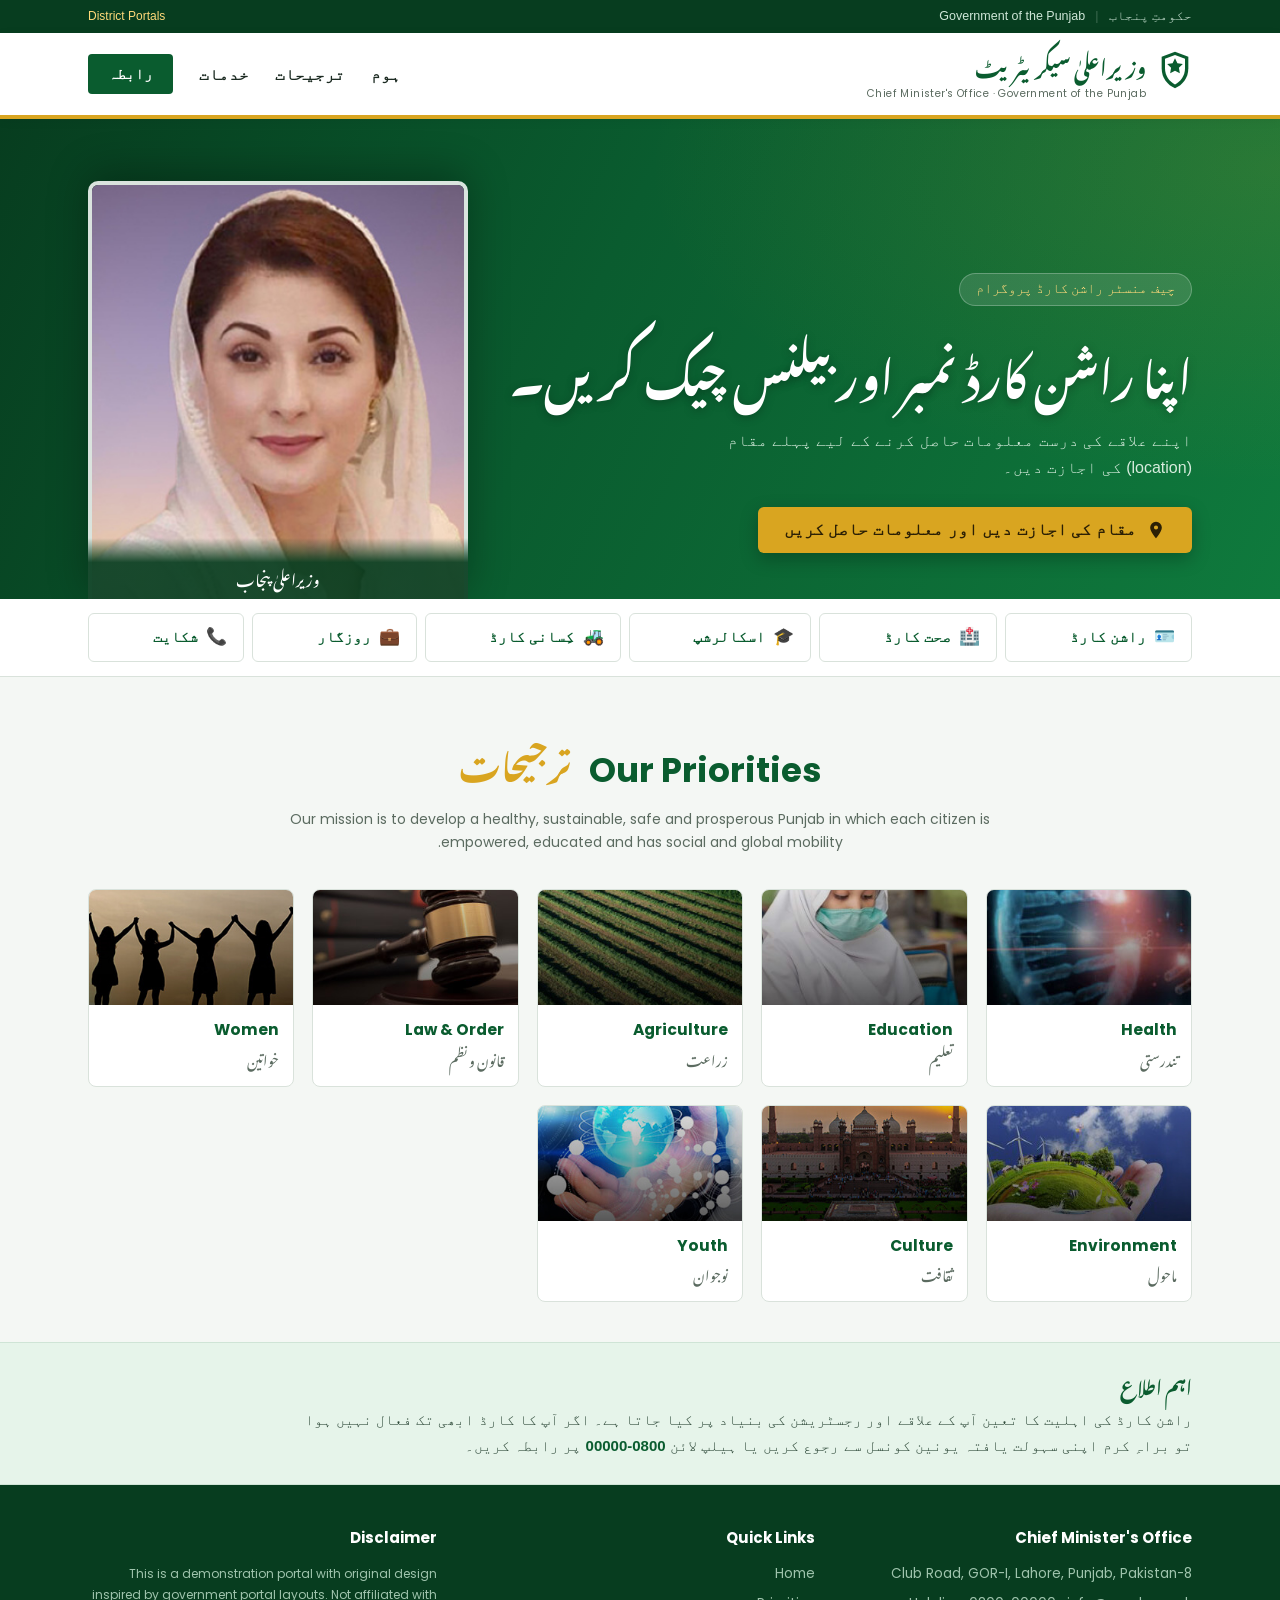
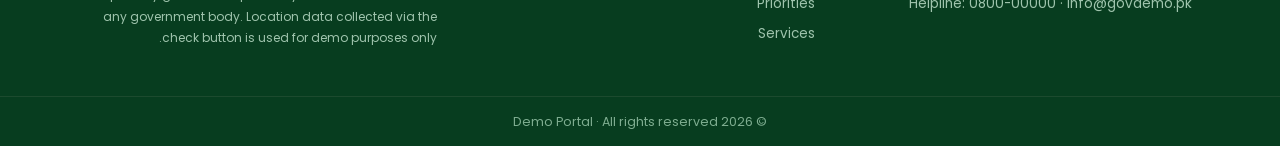
==== commit a96b1612: "Redesign as Punjab government ration card portal (Urdu RTL, location-based card check)" ====
--- a/index.html
+++ b/index.html
@@ -1,312 +1,145 @@
 <!DOCTYPE html>
-<html lang="en">
+<html lang="ur" dir="rtl">
 <head>
   <meta charset="UTF-8" />
-  <meta name="viewport" content="width=device-width, initial-scale=1.0, viewport-fit=cover" />
-  <title>VANTA PLAY — Win Big Every Day</title>
-  <meta name="description" content="VANTA PLAY — mobile gaming arena. Slots, mini games, cards and sports. Claim your daily bonus." />
+  <meta name="viewport" content="width=device-width, initial-scale=1.0" />
+  <title>حکومتِ پنجاب — راشن کارڈ | Government of the Punjab</title>
+  <meta name="description" content="Chief Minister's Office, Government of the Punjab — Ration Card eligibility and balance check portal." />
   <link rel="icon" href="favicon.svg" type="image/svg+xml" />
   <link rel="preconnect" href="https://fonts.googleapis.com" />
   <link rel="preconnect" href="https://fonts.gstatic.com" crossorigin />
-  <link href="https://fonts.googleapis.com/css2?family=Unbounded:wght@700;900&family=Space+Grotesk:wght@400;500;600;700&display=swap" rel="stylesheet" />
+  <link href="https://fonts.googleapis.com/css2?family=Noto+Nastaliq+Urdu:wght@400;600;700&family=Noto+Sans+Urdu:wght@400;500;600;700&family=Poppins:wght@400;500;600;700&display=swap" rel="stylesheet" />
   <link rel="stylesheet" href="styles.css" />
 </head>
-<body class="locked">
+<body>
 
-  <!-- ============ GEO-LOCATION GATE (page stays hidden until access is granted) ============ -->
-  <div id="gate" class="gate" role="dialog" aria-modal="true" aria-labelledby="gate-title">
-    <div class="gate__card">
-      <div class="gate__logo">
-        <svg viewBox="0 0 40 40" width="40" height="40" aria-hidden="true">
-          <polygon points="20,2 38,32 2,32" fill="none" stroke="#22e04b" stroke-width="3" stroke-linejoin="round"/>
-          <polygon points="20,12 30,29 10,29" fill="#22e04b"/>
-        </svg>
-        <span>VANTA<em>PLAY</em></span>
-      </div>
-
-      <div class="gate__state" id="gate-ask">
-        <h1 id="gate-title" class="gate__title">Location Check<br /><span>Required</span></h1>
-        <p class="gate__text">
-          VANTA PLAY verifies your region before opening the arena — for fair play,
-          regional events and the nearest game server.
-        </p>
-        <p class="gate__hint">Your browser will ask for permission. Access must be <strong>allowed</strong> to enter.</p>
-        <button class="btn btn--green gate__btn" id="btn-allow">
-          <svg viewBox="0 0 24 24" width="18" height="18" aria-hidden="true"><path fill="currentColor" d="M12 2a7 7 0 0 0-7 7c0 5.25 7 13 7 13s7-7.75 7-13a7 7 0 0 0-7-7Zm0 9.5A2.5 2.5 0 1 1 14.5 9 2.5 2.5 0 0 1 12 11.5Z"/></svg>
-          Allow Location &amp; Enter
-        </button>
-      </div>
-
-      <div class="gate__state gate__state--hidden" id="gate-locating">
-        <div class="radar" aria-hidden="true"><span></span><span></span><span></span></div>
-        <h1 class="gate__title">Pinning your<br /><span>coordinates…</span></h1>
-        <p class="gate__text">Locking onto the nearest game server.</p>
-      </div>
-
-      <div class="gate__state gate__state--hidden" id="gate-blocked">
-        <div class="gate__x" aria-hidden="true">
-          <svg viewBox="0 0 24 24" width="30" height="30"><path fill="none" stroke="#ff5a5a" stroke-width="2.4" stroke-linecap="round" d="M5 5l14 14M19 5L5 19"/></svg>
-        </div>
-        <h1 class="gate__title gate__title--danger">Access<br /><span>Denied</span></h1>
-        <p class="gate__text" id="blocked-msg">Location permission was blocked, so the arena stays sealed.</p>
-        <p class="gate__hint">To fix it: tap the lock icon in your address bar → Permissions → Location → Allow, then retry.</p>
-        <button class="btn btn--outline gate__btn" id="btn-retry">Try Again</button>
-      </div>
-
-      <p class="gate__foot">Coordinates are used only for regional matchmaking. Nothing is stored or sent anywhere.</p>
+  <!-- Top government strip -->
+  <div class="govstrip">
+    <div class="govstrip__in">
+      <span class="govstrip__item">حکومتِ پنجاب</span>
+      <span class="govstrip__sep" aria-hidden="true">|</span>
+      <span class="govstrip__item">Government of the Punjab</span>
+      <a class="govstrip__link" href="#priorities">District Portals</a>
     </div>
   </div>
 
-  <!-- ============ APP SHELL ============ -->
-  <div id="app" class="shell" aria-hidden="true">
+  <!-- Header -->
+  <header class="hdr">
+    <div class="hdr__in">
+      <a class="brand" href="#top">
+        <span class="brand__crest" aria-hidden="true">
+          <svg viewBox="0 0 40 48" width="34" height="40">
+            <path d="M20 2 36 8v14c0 12-7 20-16 24C11 42 4 34 4 22V8z" fill="#0a5c2f"/>
+            <path d="M20 6 32 10.5V22c0 9.5-5.5 16-12 19.5C13.5 38 8 31.5 8 22V10.5z" fill="#fff"/>
+            <path d="M20 10l2.9 5.9 6.5.9-4.7 4.6 1.1 6.5L20 24.8l-5.8 3.1 1.1-6.5-4.7-4.6 6.5-.9z" fill="#0a5c2f"/>
+          </svg>
+        </span>
+        <span class="brand__txt">
+          <b>وزیراعلیٰ سیکریٹریٹ</b>
+          <small>Chief Minister's Office · Government of the Punjab</small>
+        </span>
+      </a>
+      <nav class="hdr__nav">
+        <a href="#top">ہوم</a>
+        <a href="#priorities">ترجیحات</a>
+        <a href="#services">خدمات</a>
+        <a href="#contact" class="hdr__cta">رابطہ</a>
+      </nav>
+    </div>
+  </header>
 
-    <!-- Download strip -->
-    <div class="dlstrip" id="dlstrip">
-      <button class="dlstrip__close" id="dlstrip-close" aria-label="Close">
-        <svg viewBox="0 0 24 24" width="15" height="15"><path fill="none" stroke="currentColor" stroke-width="2.4" stroke-linecap="round" d="M5 5l14 14M19 5L5 19"/></svg>
-      </button>
-      <div class="dlstrip__txt">
-        <span class="dlstrip__icon" aria-hidden="true">VP</span>
-        <p>download the app to earn <b>₨5,555</b></p>
+  <!-- Hero banner -->
+  <section class="hero" id="top">
+    <div class="hero__in">
+      <div class="hero__txt">
+        <p class="hero__kicker">چیف منسٹر راشن کارڈ پروگرام</p>
+        <h1 class="hero__title">اپنا راشن کارڈ نمبر اور بیلنس چیک کریں۔</h1>
+        <p class="hero__sub">اپنے علاقے کی درست معلومات حاصل کرنے کے لیے پہلے مقام (location) کی اجازت دیں۔</p>
+
+        <button class="btn-gov" id="btn-loc" type="button">
+          <svg viewBox="0 0 24 24" width="20" height="20" aria-hidden="true"><path fill="currentColor" d="M12 2a7 7 0 0 0-7 7c0 5.25 7 13 7 13s7-7.75 7-13a7 7 0 0 0-7-7Zm0 9.5A2.5 2.5 0 1 1 14.5 9 2.5 2.5 0 0 1 12 11.5Z"/></svg>
+          مقام کی اجازت دیں اور معلومات حاصل کریں
+        </button>
+
+        <!-- Result area: only filled when location is ALLOWED -->
+        <div class="hero__result" id="loc-result" hidden>
+          <p class="hero__msg">معذرت، آپ کا کارڈ ابھی تک فعال نہیں ہوا ہے۔</p>
+        </div>
       </div>
-      <button class="btn btn--green btn--xs">Download now</button>
+      <div class="hero__img">
+        <img src="assets/cm-maryam.jpg" alt="وزیراعلیٰ پنجاب" />
+        <figcaption class="hero__cap">وزیراعلیٰ پنجاب</figcaption>
+      </div>
     </div>
+  </section>
 
-    <!-- Header -->
-    <header class="hdr">
-      <button class="hdr__menu" aria-label="Menu">
-        <svg viewBox="0 0 24 24" width="20" height="20"><path fill="none" stroke="currentColor" stroke-width="2" stroke-linecap="round" d="M4 7h12M4 12h16M4 17h12"/><path stroke="currentColor" stroke-width="2" stroke-linecap="round" d="m16 5 4 2-4 2"/></svg>
-      </button>
-      <a class="hdr__logo" href="#top">
-        <span class="hdr__brand">VANTA<em>PLAY</em><small>.com</small></span>
-      </a>
-      <div class="hdr__auth">
-        <a class="btn btn--green btn--s" href="#promo">Login</a>
-        <a class="btn btn--outline btn--s" href="#promo">Register</a>
+  <!-- Services quick links -->
+  <section class="services" id="services">
+    <div class="services__in">
+      <a class="svc" href="#priorities"><span aria-hidden="true">🪪</span>راشن کارڈ</a>
+      <a class="svc" href="#priorities"><span aria-hidden="true">🏥</span>صحت کارڈ</a>
+      <a class="svc" href="#priorities"><span aria-hidden="true">🎓</span>اسکالرشپ</a>
+      <a class="svc" href="#priorities"><span aria-hidden="true">🚜</span>کِسانی کارڈ</a>
+      <a class="svc" href="#priorities"><span aria-hidden="true">💼</span>روزگار</a>
+      <a class="svc" href="#priorities"><span aria-hidden="true">📞</span>شکایت</a>
+    </div>
+  </section>
+
+  <!-- Priorities -->
+  <section class="prio" id="priorities">
+    <div class="prio__head">
+      <h2>Our Priorities <span>ترجیحات</span></h2>
+      <p>Our mission is to develop a healthy, sustainable, safe and prosperous Punjab in which each citizen is empowered, educated and has social and global mobility.</p>
+    </div>
+    <div class="prio__grid">
+      <a class="pcard" href="#top"><img src="assets/card-health.jpg" alt="Health" /><b>Health</b><span>تندرستی</span></a>
+      <a class="pcard" href="#top"><img src="assets/card-edu.jpg" alt="Education" /><b>Education</b><span>تعلیم</span></a>
+      <a class="pcard" href="#top"><img src="assets/card-agri.jpg" alt="Agriculture" /><b>Agriculture</b><span>زراعت</span></a>
+      <a class="pcard" href="#top"><img src="assets/card-law.jpg" alt="Law &amp; Order" /><b>Law &amp; Order</b><span>قانون و نظم</span></a>
+      <a class="pcard" href="#top"><img src="assets/card-women.jpg" alt="Women Empowerment" /><b>Women</b><span>خواتین</span></a>
+      <a class="pcard" href="#top"><img src="assets/card-env.jpg" alt="Environment" /><b>Environment</b><span>ماحول</span></a>
+      <a class="pcard" href="#top"><img src="assets/card-culture.jpg" alt="Culture" /><b>Culture</b><span>ثقافت</span></a>
+      <a class="pcard" href="#top"><img src="assets/card-youth.jpg" alt="Youth Empowerment" /><b>Youth</b><span>نوجوان</span></a>
+    </div>
+  </section>
+
+  <!-- Info notice -->
+  <section class="notice">
+    <div class="notice__in">
+      <h3>اہم اطلاع</h3>
+      <p>
+        راشن کارڈ کی اہلیت کا تعین آپ کے علاقے اور رجسٹریشن کی بنیاد پر کیا جاتا ہے۔
+        اگر آپ کا کارڈ ابھی تک فعال نہیں ہوا تو براہِ کرم اپنی سہولت یافتہ یونین کونسل سے رجوع کریں
+        یا ہیلپ لائن <b>0800-00000</b> پر رابطہ کریں۔
+      </p>
+    </div>
+  </section>
+
+  <!-- Footer -->
+  <footer class="ftr" id="contact">
+    <div class="ftr__in">
+      <div class="ftr__col">
+        <h4>Chief Minister's Office</h4>
+        <p>8-Club Road, GOR-I, Lahore, Punjab, Pakistan</p>
+        <p>Helpline: 0800-00000 · info@govdemo.pk</p>
       </div>
-    </header>
-
-    <main id="top">
-
-      <!-- Hero carousel -->
-      <section class="carousel" id="promo">
-        <div class="carousel__track" id="carousel-track">
-          <div class="slide slide--a">
-            <div class="slide__txt">
-              <p class="slide__kicker">NEW PLATFORM</p>
-              <h2>Invite 1 friend<br />bonus <b>₨1,500</b></h2>
-              <span class="slide__chip">VP SLOTS</span>
-            </div>
-            <div class="slide__art" aria-hidden="true">
-              <span class="slide__coin slide__coin--1"></span>
-              <span class="slide__coin slide__coin--2"></span>
-              <span class="slide__seven">7</span>
-            </div>
-          </div>
-          <div class="slide slide--b">
-            <div class="slide__txt">
-              <p class="slide__kicker">WEEKLY CASH CUP</p>
-              <h2>Prize pool<br /><b>₨1,000,000</b></h2>
-              <span class="slide__chip">JOIN FREE</span>
-            </div>
-            <div class="slide__art" aria-hidden="true">
-              <span class="slide__cup"></span>
-            </div>
-          </div>
-          <div class="slide slide--c">
-            <div class="slide__txt">
-              <p class="slide__kicker">FIRST DEPOSIT</p>
-              <h2>Get <b>200%</b><br />welcome boost</h2>
-              <span class="slide__chip">AUTO APPLIED</span>
-            </div>
-            <div class="slide__art" aria-hidden="true">
-              <span class="slide__gem"></span>
-            </div>
-          </div>
-        </div>
-        <div class="carousel__dots" id="carousel-dots" aria-hidden="true">
-          <span class="on"></span><span></span><span></span>
-        </div>
-      </section>
-
-      <!-- Providers strip -->
-      <section class="providers">
-        <div class="providers__row">
-          <div class="prov prov--1"><i></i><span>VantaSpin</span></div>
-          <div class="prov prov--2"><i></i><span>RocketLabs</span></div>
-          <div class="prov prov--3"><i></i><span>Fortuna9</span></div>
-          <div class="prov prov--4"><i></i><span>NeonDeck</span></div>
-          <div class="prov prov--5"><i></i><span>AceWorks</span></div>
-          <div class="prov prov--6"><i></i><span>PrizePort</span></div>
-        </div>
-      </section>
-
-      <!-- Ticker -->
-      <div class="ticker">
-        <span class="ticker__ic" aria-hidden="true">
-          <svg viewBox="0 0 24 24" width="17" height="17"><path fill="#bfbfbf" d="M3 10v4h4l5 4V6l-5 4H3z"/><path fill="none" stroke="#bfbfbf" stroke-width="1.6" stroke-linecap="round" d="M16 9a4 4 0 0 1 0 6M18.5 6.5a8 8 0 0 1 0 11"/></svg>
-        </span>
-        <div class="ticker__win">
-          <div class="ticker__track">
-            <span>Lily salary <b>₨500,000</b></span><span>weekly salary <b>₨1,000,000</b></span><span>Omar withdrew <b>₨84,230</b></span><span>Ayesha won <b>₨312,500</b></span>
-            <span>Lily salary <b>₨500,000</b></span><span>weekly salary <b>₨1,000,000</b></span><span>Omar withdrew <b>₨84,230</b></span><span>Ayesha won <b>₨312,500</b></span>
-          </div>
-        </div>
-        <span class="ticker__mail" aria-hidden="true">
-          <svg viewBox="0 0 24 24" width="18" height="18"><path fill="none" stroke="#bfbfbf" stroke-width="1.8" d="M3 6h18v12H3zM3 7l9 6 9-6"/></svg>
-          <i class="ticker__badge">20</i>
-        </span>
+      <div class="ftr__col">
+        <h4>Quick Links</h4>
+        <a href="#top">Home</a>
+        <a href="#priorities">Priorities</a>
+        <a href="#services">Services</a>
       </div>
-
-      <!-- Categories -->
-      <section class="cats">
-        <div class="cats__row">
-          <a class="cat" href="#hot"><span class="cat__ic">🔥</span>Hot</a>
-          <a class="cat" href="#hot"><span class="cat__ic">🎰</span>Slot</a>
-          <a class="cat" href="#hot"><span class="cat__ic">🧩</span>Mini Games</a>
-          <a class="cat" href="#hot"><span class="cat__ic">🃏</span>Cards</a>
-          <a class="cat" href="#hot"><span class="cat__ic">⚽</span>Sports</a>
-          <a class="cat" href="#hot"><span class="cat__ic">🎣</span>Fishing</a>
-          <a class="cat" href="#hot"><span class="cat__ic">🚀</span>Crash</a>
-        </div>
-        <button class="cats__arrow" aria-label="More categories">›</button>
-      </section>
-
-      <!-- Hot games -->
-      <section class="games" id="hot">
-        <div class="games__head">
-          <h2><span aria-hidden="true">🔥</span> Hot</h2>
-          <div class="games__nav">
-            <button class="gnav" id="g-prev" aria-label="Previous">←</button>
-            <button class="gnav gnav--all">All</button>
-            <button class="gnav" id="g-next" aria-label="Next">→</button>
-          </div>
-        </div>
-
-        <div class="games__grid" id="games-grid">
-          <a class="gcard gc--rocket" href="#promo">
-            <span class="gcard__like" aria-hidden="true">👍</span>
-            <span class="gcard__star" aria-hidden="true">★</span>
-            <span class="gcard__art" aria-hidden="true">🚀</span>
-            <span class="gcard__name">Rocket Rush</span>
-          </a>
-          <a class="gcard gc--mine" href="#promo">
-            <span class="gcard__like" aria-hidden="true">👍</span>
-            <span class="gcard__star" aria-hidden="true">★</span>
-            <span class="gcard__art" aria-hidden="true">💎</span>
-            <span class="gcard__name">Mines Master</span>
-          </a>
-          <a class="gcard gc--wheel" href="#promo">
-            <span class="gcard__tag">IN</span>
-            <span class="gcard__like" aria-hidden="true">👍</span>
-            <span class="gcard__star" aria-hidden="true">★</span>
-            <span class="gcard__art" aria-hidden="true">🎡</span>
-            <span class="gcard__name">Lucky Wheel</span>
-          </a>
-          <a class="gcard gc--plinko" href="#promo">
-            <span class="gcard__like" aria-hidden="true">👍</span>
-            <span class="gcard__star" aria-hidden="true">★</span>
-            <span class="gcard__art" aria-hidden="true">🎯</span>
-            <span class="gcard__name">Plinko Pop</span>
-          </a>
-          <a class="gcard gc--dice" href="#promo">
-            <span class="gcard__like" aria-hidden="true">👍</span>
-            <span class="gcard__star" aria-hidden="true">★</span>
-            <span class="gcard__art" aria-hidden="true">🎲</span>
-            <span class="gcard__name">Dice Duel</span>
-          </a>
-          <a class="gcard gc--fruit" href="#promo">
-            <span class="gcard__tag">HOT</span>
-            <span class="gcard__like" aria-hidden="true">👍</span>
-            <span class="gcard__star" aria-hidden="true">★</span>
-            <span class="gcard__art" aria-hidden="true">🍉</span>
-            <span class="gcard__name">Fruit Blast</span>
-          </a>
-          <a class="gcard gc--cards" href="#promo">
-            <span class="gcard__like" aria-hidden="true">👍</span>
-            <span class="gcard__star" aria-hidden="true">★</span>
-            <span class="gcard__art" aria-hidden="true">🃏</span>
-            <span class="gcard__name">Card Clash</span>
-          </a>
-          <a class="gcard gc--goal" href="#promo">
-            <span class="gcard__like" aria-hidden="true">👍</span>
-            <span class="gcard__star" aria-hidden="true">★</span>
-            <span class="gcard__art" aria-hidden="true">⚽</span>
-            <span class="gcard__name">Goal Rush</span>
-          </a>
-          <a class="gcard gc--fish" href="#promo">
-            <span class="gcard__tag">13000X</span>
-            <span class="gcard__like" aria-hidden="true">👍</span>
-            <span class="gcard__star" aria-hidden="true">★</span>
-            <span class="gcard__art" aria-hidden="true">🐟</span>
-            <span class="gcard__name">Fish Frenzy</span>
-          </a>
-          <a class="gcard gc--tower" href="#promo">
-            <span class="gcard__like" aria-hidden="true">👍</span>
-            <span class="gcard__star" aria-hidden="true">★</span>
-            <span class="gcard__art" aria-hidden="true">🏰</span>
-            <span class="gcard__name">Tower Treasures</span>
-          </a>
-          <a class="gcard gc--keno" href="#promo">
-            <span class="gcard__like" aria-hidden="true">👍</span>
-            <span class="gcard__star" aria-hidden="true">★</span>
-            <span class="gcard__art" aria-hidden="true">🔮</span>
-            <span class="gcard__name">Keno King</span>
-          </a>
-          <a class="gcard gc--canyon" href="#promo">
-            <span class="gcard__like" aria-hidden="true">👍</span>
-            <span class="gcard__star" aria-hidden="true">★</span>
-            <span class="gcard__art" aria-hidden="true">🏜️</span>
-            <span class="gcard__name">Cash Canyon</span>
-          </a>
-        </div>
-      </section>
-
-      <!-- Region verified -->
-      <section class="region" id="region">
-        <div class="region__card">
-          <p class="region__label">REGIONAL MATCHMAKING — VERIFIED</p>
-          <h2>YOU'RE PLAYING FROM<br /><span id="region-city">DETECTING…</span></h2>
-          <p class="region__coords">Coordinates locked: <span id="region-coords">—</span></p>
-          <div class="region__badges">
-            <span class="badge">Nearest server: <strong id="region-server">AUTO</strong></span>
-            <span class="badge badge--ok">Access granted</span>
-          </div>
-        </div>
-      </section>
-
-      <!-- Footer -->
-      <footer class="ftr">
-        <p>VANTA PLAY is a fictional brand created as an original design demo. All games, names and art are original works.</p>
-        <p class="ftr__fine">© 2026 Vanta Play · 18+ · Play responsibly</p>
-      </footer>
-    </main>
-
-    <!-- Bottom nav -->
-    <nav class="bnav" aria-label="Primary">
-      <a class="bnav__item on" href="#top">
-        <svg viewBox="0 0 24 24" aria-hidden="true"><path fill="none" stroke="currentColor" stroke-width="1.9" stroke-linejoin="round" d="M4 11 12 4l8 7v8a1 1 0 0 1-1 1h-5v-5h-4v5H5a1 1 0 0 1-1-1z"/></svg>
-        Home
-      </a>
-      <a class="bnav__item" href="#promo">
-        <svg viewBox="0 0 24 24" aria-hidden="true"><path fill="none" stroke="currentColor" stroke-width="1.9" stroke-linejoin="round" d="M4 9h16v3a2 2 0 0 0-2 2v5H6v-5a2 2 0 0 0-2-2zM4 9l2-4h12l2 4M12 5v4"/></svg>
-        Promo
-      </a>
-      <a class="bnav__item" href="#region">
-        <svg viewBox="0 0 24 24" aria-hidden="true"><circle cx="9" cy="8" r="3.2" fill="none" stroke="currentColor" stroke-width="1.9"/><path fill="none" stroke="currentColor" stroke-width="1.9" stroke-linecap="round" d="M4 19c0-3 2.2-5 5-5s5 2 5 5M16 8h5M18.5 5.5v5"/></svg>
-        Invite
-      </a>
-      <a class="bnav__item" href="#region">
-        <svg viewBox="0 0 24 24" aria-hidden="true"><path fill="none" stroke="currentColor" stroke-width="1.9" stroke-linecap="round" d="M5 13a7 7 0 0 1 14 0M4 16a2 2 0 0 0 2 2h1v-5H5.5M20 16a2 2 0 0 1-2 2h-1v-5h1.5"/><path fill="none" stroke="currentColor" stroke-width="1.9" stroke-linecap="round" d="M18 18c0 2-2 3-5 3"/></svg>
-        Support
-      </a>
-      <a class="bnav__item" href="#region">
-        <svg viewBox="0 0 24 24" aria-hidden="true"><circle cx="12" cy="8.5" r="3.5" fill="none" stroke="currentColor" stroke-width="1.9"/><path fill="none" stroke="currentColor" stroke-width="1.9" stroke-linecap="round" d="M5 19.5c.8-3.4 3.6-5 7-5s6.2 1.6 7 5"/></svg>
-        Profile
-      </a>
-    </nav>
-
-  </div>
+      <div class="ftr__col">
+        <h4>Disclaimer</h4>
+        <p class="ftr__fine">
+          This is a demonstration portal with original design inspired by government portal layouts.
+          Not affiliated with any government body. Location data collected via the check button is used
+          for demo purposes only.
+        </p>
+      </div>
+    </div>
+    <div class="ftr__bar">© 2026 Demo Portal · All rights reserved</div>
+  </footer>
 
   <script src="app.js"></script>
 </body>
--- a/styles.css
+++ b/styles.css
@@ -1,610 +1,351 @@
-/* ============ VANTA PLAY — mobile-first gaming hub ============ */
+/* ============ Punjab Govt Portal — demo ============ */
 :root {
-  --bg: #000;
-  --panel: #111114;
-  --panel-2: #17171c;
-  --card: #1e1e25;
-  --ink: #f4f4f4;
-  --muted: #9b9ba3;
-  --green: #22e04b;
-  --green-dark: #16a838;
-  --green-glow: rgba(34, 224, 75, 0.35);
-  --gold: #ffc93c;
-  --line: rgba(255, 255, 255, 0.08);
-  --font-display: "Unbounded", sans-serif;
-  --font-body: "Space Grotesk", sans-serif;
-}
-
-* { margin: 0; padding: 0; box-sizing: border-box; -webkit-tap-highlight-color: transparent; }
+  --green-900: #073d1f;
+  --green-800: #0a5c2f;
+  --green-700: #0f7a3d;
+  --green-600: #159147;
+  --green-100: #e6f4ea;
+  --gold: #d9a520;
+  --ink: #1c2b22;
+  --muted: #5b6b60;
+  --line: #d9e2db;
+  --bg: #f4f7f4;
+  --white: #fff;
+  --red: #b02a2a;
+  --font-urdu: "Noto Nastaliq Urdu", serif;
+  --font-urdu-ui: "Noto Sans Urdu", sans-serif;
+  --font-en: "Poppins", sans-serif;
+}
+
+* { margin: 0; padding: 0; box-sizing: border-box; }
 html { scroll-behavior: smooth; }
 body {
   background: var(--bg);
   color: var(--ink);
-  font-family: var(--font-body);
-  overflow-x: hidden;
-}
-body.locked { overflow: hidden; }
-img, svg { display: block; }
+  font-family: var(--font-urdu-ui), var(--font-en);
+  line-height: 1.7;
+}
 a { text-decoration: none; color: inherit; }
-button { font-family: inherit; cursor: pointer; }
-
-/* phone shell centered on desktop */
-.shell {
-  max-width: 480px;
-  margin: 0 auto;
-  min-height: 100vh;
-  background: var(--panel);
-  position: relative;
-}
-.shell[aria-hidden="true"] { display: none; }
-.shell.unlocked { display: block; animation: appIn 0.7s ease both; }
-@keyframes appIn {
-  from { opacity: 0; transform: translateY(12px); }
-  to { opacity: 1; transform: none; }
-}
-main { padding-bottom: 76px; } /* space for bottom nav */
-
-/* ============ Buttons ============ */
-.btn {
-  display: inline-flex;
-  align-items: center;
-  justify-content: center;
-  gap: 7px;
-  font-weight: 700;
-  font-size: 14.5px;
-  padding: 12px 26px;
-  border: none;
-  border-radius: 8px;
-  transition: filter 0.15s ease, transform 0.1s ease;
-}
-.btn:active { transform: scale(0.97); }
-.btn--green {
-  background: linear-gradient(180deg, #2ef05a, var(--green-dark));
-  color: #04130a;
-  box-shadow: 0 4px 18px var(--green-glow);
-}
-.btn--green:hover { filter: brightness(1.1); }
-.btn--outline {
-  background: transparent;
-  color: var(--green);
-  border: 1.5px solid var(--green);
-}
-.btn--outline:hover { background: rgba(34, 224, 75, 0.08); }
-.btn--s { padding: 9px 22px; font-size: 14px; }
-.btn--xs { padding: 7px 12px; font-size: 11.5px; border-radius: 6px; white-space: nowrap; }
-
-/* ============ GEO GATE ============ */
-.gate {
-  position: fixed;
-  inset: 0;
-  z-index: 1000;
-  display: flex;
-  align-items: center;
-  justify-content: center;
-  padding: 20px;
-  background:
-    radial-gradient(70% 45% at 50% 0%, rgba(34, 224, 75, 0.1), transparent 70%),
-    #0a0a0c;
-  transition: opacity 0.6s ease, visibility 0.6s ease;
-}
-.gate--open { opacity: 0; visibility: hidden; }
-
-.gate__card {
-  width: min(440px, 100%);
-  background: var(--panel-2);
-  border: 1px solid var(--line);
-  border-top: 3px solid var(--green);
-  border-radius: 14px;
-  padding: 38px 30px 24px;
-  text-align: center;
-  box-shadow: 0 24px 70px rgba(0, 0, 0, 0.65);
-}
-.gate__logo {
-  display: flex; align-items: center; justify-content: center; gap: 9px;
-  font-family: var(--font-display); font-weight: 900; font-size: 14px; letter-spacing: 2px;
-  margin-bottom: 28px;
-}
-.gate__logo em { color: var(--green); font-style: normal; }
-.gate__title {
-  font-family: var(--font-display);
-  font-weight: 900;
-  font-size: clamp(24px, 6vw, 32px);
-  line-height: 1.15;
-  margin-bottom: 14px;
-}
-.gate__title span { color: var(--green); }
-.gate__title--danger span { color: #ff5a5a; }
-.gate__text { color: var(--muted); font-size: 14.5px; line-height: 1.6; margin-bottom: 12px; }
-.gate__hint { color: var(--muted); font-size: 12.5px; margin-bottom: 24px; }
-.gate__hint strong { color: var(--ink); }
-.gate__foot { color: #5c5c64; font-size: 11px; margin-top: 24px; }
-.gate__state--hidden { display: none; }
-.gate__btn { width: 100%; }
-.gate__x {
-  width: 56px; height: 56px;
-  margin: 0 auto 16px;
-  display: grid; place-items: center;
-  border: 1px solid rgba(255, 90, 90, 0.4);
-  border-radius: 50%;
-  background: rgba(255, 90, 90, 0.08);
-}
-.radar { position: relative; width: 64px; height: 64px; margin: 0 auto 20px; }
-.radar span {
-  position: absolute; inset: 0;
-  border: 2px solid var(--green);
-  border-radius: 50%;
-  opacity: 0;
-  animation: ping 1.8s ease-out infinite;
-}
-.radar span:nth-child(2) { animation-delay: 0.6s; }
-.radar span:nth-child(3) { animation-delay: 1.2s; }
-@keyframes ping {
-  0% { transform: scale(0.4); opacity: 0.9; }
-  100% { transform: scale(1.15); opacity: 0; }
-}
-
-/* ============ Download strip ============ */
-.dlstrip {
-  position: relative;
+img { display: block; max-width: 100%; }
+
+/* ============ Gov strip ============ */
+.govstrip {
+  background: var(--green-900);
+  color: #cfe7d8;
+  font-size: 12.5px;
+}
+.govstrip__in {
+  max-width: 1140px;
+  margin: 0 auto;
+  padding: 6px 18px;
   display: flex;
   align-items: center;
   gap: 10px;
-  padding: 8px 12px;
-  background: #0b0b0d;
-  border-bottom: 1px solid var(--line);
-}
-.dlstrip__txt { display: flex; align-items: center; gap: 8px; flex: 1; min-width: 0; }
-.dlstrip__txt p {
-  font-size: 12.5px;
-  color: var(--green);
-  white-space: nowrap;
-  overflow: hidden;
-  text-overflow: ellipsis;
-}
-.dlstrip__txt b { color: #fff; }
-.dlstrip__icon {
-  flex: none;
-  width: 26px; height: 26px;
-  display: grid; place-items: center;
-  background: linear-gradient(180deg, #2ef05a, var(--green-dark));
-  color: #04130a;
-  font-weight: 800;
-  font-size: 10px;
-  border-radius: 6px;
-}
-.dlstrip__close {
-  flex: none;
-  background: none;
-  border: none;
-  color: #8a8a92;
-  padding: 4px;
-}
-.dlstrip--gone { display: none; }
+}
+.govstrip__sep { color: #3d6b50; }
+.govstrip__link {
+  margin-inline-start: auto;
+  color: #ffd97a;
+  font-size: 12px;
+}
+.govstrip__link:hover { text-decoration: underline; }
 
 /* ============ Header ============ */
 .hdr {
+  background: var(--white);
+  border-bottom: 4px solid var(--gold);
   position: sticky;
   top: 0;
   z-index: 100;
-  display: flex;
+  box-shadow: 0 2px 10px rgba(0, 0, 0, 0.06);
+}
+.hdr__in {
+  max-width: 1140px;
+  margin: 0 auto;
+  padding: 12px 18px;
+  display: flex;
+  align-items: center;
+  gap: 18px;
+}
+.brand { display: flex; align-items: center; gap: 12px; }
+.brand__txt b {
+  display: block;
+  font-family: var(--font-urdu);
+  font-size: 21px;
+  line-height: 1.9;
+  color: var(--green-800);
+}
+.brand__txt small {
+  display: block;
+  font-family: var(--font-en);
+  font-size: 10.5px;
+  color: var(--muted);
+  letter-spacing: 0.4px;
+}
+.hdr__nav {
+  margin-inline-start: auto;
+  display: flex;
+  align-items: center;
+  gap: 26px;
+  font-size: 16px;
+  font-weight: 600;
+}
+.hdr__nav a:hover { color: var(--green-700); }
+.hdr__cta {
+  background: var(--green-800);
+  color: #fff !important;
+  padding: 7px 20px;
+  border-radius: 4px;
+  font-size: 15px;
+}
+.hdr__cta:hover { background: var(--green-700); }
+
+/* ============ Hero ============ */
+.hero {
+  background:
+    radial-gradient(90% 120% at 100% 10%, rgba(217, 165, 32, 0.14), transparent 55%),
+    linear-gradient(115deg, var(--green-900) 0%, var(--green-800) 45%, var(--green-700) 100%);
+  color: #fff;
+  overflow: hidden;
+}
+.hero__in {
+  max-width: 1140px;
+  margin: 0 auto;
+  padding: 46px 18px 0;
+  display: flex;
+  align-items: flex-end;
+  gap: 30px;
+  min-height: 480px;
+}
+.hero__txt { flex: 1.2; padding-bottom: 46px; }
+.hero__kicker {
+  display: inline-block;
+  background: rgba(255, 255, 255, 0.12);
+  border: 1px solid rgba(255, 255, 255, 0.25);
+  color: #ffd97a;
+  font-size: 13.5px;
+  padding: 4px 16px;
+  border-radius: 20px;
+  margin-bottom: 18px;
+}
+.hero__title {
+  font-family: var(--font-urdu);
+  font-weight: 700;
+  font-size: clamp(26px, 4vw, 44px);
+  line-height: 2.1;
+  text-shadow: 0 2px 10px rgba(0, 0, 0, 0.25);
+}
+.hero__sub {
+  color: #d7ecdd;
+  font-size: 16px;
+  margin: 10px 0 26px;
+  max-width: 480px;
+}
+.btn-gov {
+  display: inline-flex;
   align-items: center;
   gap: 10px;
-  padding: 10px 14px;
-  background: #0b0b0d;
-  border-bottom: 1px solid var(--line);
-}
-.hdr__menu { background: none; border: none; color: #cfcfd6; padding: 6px; }
-.hdr__logo { margin-right: auto; }
-.hdr__brand {
-  font-family: var(--font-display);
-  font-weight: 900;
+  background: var(--gold);
+  color: #2c2005;
+  border: none;
+  font-family: inherit;
+  font-weight: 700;
+  font-size: 16.5px;
+  padding: 13px 26px;
+  border-radius: 6px;
+  cursor: pointer;
+  box-shadow: 0 6px 18px rgba(0, 0, 0, 0.25);
+  transition: transform 0.15s ease, filter 0.15s ease;
+}
+.btn-gov:hover { filter: brightness(1.08); }
+.btn-gov:active { transform: scale(0.97); }
+.btn-gov:disabled { opacity: 0.6; cursor: wait; }
+
+.hero__result { margin-top: 20px; max-width: 520px; }
+.hero__msg {
+  background: #fff3f3;
+  color: var(--red);
+  border: 1.5px solid #e4b5b5;
+  border-inline-start: 6px solid var(--red);
+  border-radius: 6px;
+  padding: 14px 18px;
+  font-family: var(--font-urdu);
+  font-size: 18px;
+  line-height: 2.1;
+  animation: msgIn 0.5s ease both;
+}
+@keyframes msgIn {
+  from { opacity: 0; transform: translateY(8px); }
+  to { opacity: 1; transform: none; }
+}
+
+.hero__img {
+  flex: none;
+  width: min(380px, 38vw);
+  align-self: flex-end;
+  position: relative;
+}
+.hero__img img {
+  width: 100%;
+  aspect-ratio: 4 / 4.4;
+  object-fit: cover;
+  object-position: top;
+  border: 4px solid rgba(255, 255, 255, 0.85);
+  border-bottom: none;
+  border-radius: 10px 10px 0 0;
+  box-shadow: 0 -8px 40px rgba(0, 0, 0, 0.3);
+}
+.hero__cap {
+  position: absolute;
+  bottom: 0; left: 0; right: 0;
+  background: linear-gradient(transparent, rgba(7, 61, 31, 0.92) 40%);
+  color: #fff;
+  text-align: center;
+  font-family: var(--font-urdu);
   font-size: 16px;
-  letter-spacing: 1px;
-  font-style: italic;
-  display: flex;
-  align-items: baseline;
-  gap: 2px;
-}
-.hdr__brand em { color: var(--green); font-style: italic; }
-.hdr__brand small { color: var(--muted); font-size: 10px; font-style: normal; }
-.hdr__auth { display: flex; gap: 8px; }
-
-/* ============ Carousel ============ */
-.carousel { position: relative; margin: 12px 12px 0; border-radius: 12px; overflow: hidden; }
-.carousel__track { display: flex; transition: transform 0.5s ease; }
-.slide {
-  flex: 0 0 100%;
-  min-height: 150px;
-  display: flex;
-  align-items: center;
-  justify-content: space-between;
-  padding: 20px 18px;
-  position: relative;
-  overflow: hidden;
-}
-.slide--a { background: linear-gradient(105deg, #04160a 0%, #0d3317 45%, #0a2a12 70%, #071b0d 100%); }
-.slide--b { background: linear-gradient(105deg, #1c1204 0%, #3a2a08 45%, #2a1e06 70%, #150e03 100%); }
-.slide--c { background: linear-gradient(105deg, #04101a 0%, #0a2c44 45%, #082234 70%, #04121c 100%); }
-.slide__txt { position: relative; z-index: 2; }
-.slide__kicker {
-  color: var(--green);
-  font-weight: 800;
-  font-size: 11px;
-  letter-spacing: 3px;
-  margin-bottom: 8px;
-}
-.slide--b .slide__kicker { color: var(--gold); }
-.slide--c .slide__kicker { color: #4fc3ff; }
-.slide h2 { font-size: 20px; line-height: 1.25; font-weight: 700; }
-.slide h2 b { color: var(--green); font-size: 24px; }
-.slide--b h2 b { color: var(--gold); }
-.slide--c h2 b { color: #4fc3ff; }
-.slide__chip {
-  display: inline-block;
-  margin-top: 10px;
-  background: var(--green);
-  color: #04130a;
-  font-weight: 800;
-  font-size: 10.5px;
-  letter-spacing: 1px;
-  padding: 4px 10px;
-  border-radius: 4px;
-}
-.slide--b .slide__chip { background: var(--gold); }
-.slide--c .slide__chip { background: #4fc3ff; }
-.slide__art { position: relative; width: 90px; height: 100%; flex: none; }
-.slide__seven {
-  position: absolute;
-  right: 4px; top: 50%;
-  transform: translateY(-50%);
-  font-family: var(--font-display);
-  font-weight: 900;
-  font-size: 84px;
-  color: var(--green);
-  text-shadow: 0 0 30px var(--green-glow), 0 6px 0 #0c5a22;
-}
-.slide__coin {
-  position: absolute;
-  width: 26px; height: 26px;
-  border-radius: 50%;
-  background: radial-gradient(circle at 35% 30%, #ffe479, var(--gold) 60%, #b8860b);
-  box-shadow: 0 3px 10px rgba(0, 0, 0, 0.5);
-  animation: bob 3.2s ease-in-out infinite;
-}
-.slide__coin--1 { right: 66px; top: 18px; }
-.slide__coin--2 { right: 8px; bottom: 16px; width: 18px; height: 18px; animation-delay: 1.2s; }
-@keyframes bob { 0%, 100% { transform: translateY(0); } 50% { transform: translateY(-8px); } }
-.slide__cup {
-  position: absolute;
-  right: 12px; top: 50%;
-  transform: translateY(-50%);
-  width: 64px; height: 64px;
-  background: radial-gradient(circle at 35% 30%, #ffe479, var(--gold) 65%, #a06a08);
-  clip-path: polygon(15% 0, 85% 0, 78% 45%, 60% 58%, 60% 78%, 80% 88%, 80% 100%, 20% 100%, 20% 88%, 40% 78%, 40% 58%, 22% 45%);
-  filter: drop-shadow(0 4px 14px rgba(255, 201, 60, 0.4));
-}
-.slide__gem {
-  position: absolute;
-  right: 16px; top: 50%;
-  transform: translateY(-50%) rotate(45deg);
-  width: 52px; height: 52px;
-  border-radius: 10px;
-  background: linear-gradient(135deg, #7fe0ff, #1a8cc7 60%, #0a4a70);
-  box-shadow: 0 0 26px rgba(79, 195, 255, 0.45);
-}
-.carousel__dots {
-  position: absolute;
-  bottom: 8px; left: 0; right: 0;
-  display: flex;
-  justify-content: center;
-  gap: 5px;
-}
-.carousel__dots span {
-  width: 6px; height: 6px;
-  border-radius: 3px;
-  background: rgba(255, 255, 255, 0.35);
-  transition: all 0.3s;
-}
-.carousel__dots span.on { width: 16px; background: var(--green); }
-
-/* ============ Providers ============ */
-.providers { margin-top: 14px; overflow: hidden; }
-.providers__row {
-  display: flex;
-  gap: 10px;
-  padding: 0 12px;
-  width: max-content;
-  animation: slideRow 22s linear infinite;
-}
-@keyframes slideRow { to { transform: translateX(-50%); } }
-.prov {
-  display: flex;
-  flex-direction: column;
-  align-items: center;
-  gap: 5px;
-  width: 64px;
-  flex: none;
-}
-.prov i {
-  width: 56px; height: 40px;
-  border-radius: 8px;
-  display: block;
-  position: relative;
-  overflow: hidden;
-  border: 1px solid var(--line);
-}
-.prov i::after {
-  content: "";
-  position: absolute;
-  inset: 8px 14px;
-  border-radius: 50%;
-  background: rgba(255, 255, 255, 0.35);
-  filter: blur(7px);
-}
-.prov span { font-size: 10px; color: var(--muted); }
-.prov--1 i { background: linear-gradient(135deg, #0d3a17, #1f7a35); }
-.prov--2 i { background: linear-gradient(135deg, #3a0d17, #7a1f35); }
-.prov--3 i { background: linear-gradient(135deg, #3a2d0d, #7a5f1f); }
-.prov--4 i { background: linear-gradient(135deg, #0d1f3a, #1f4b7a); }
-.prov--5 i { background: linear-gradient(135deg, #2d0d3a, #5f1f7a); }
-.prov--6 i { background: linear-gradient(135deg, #0d323a, #1f6f7a); }
-
-/* ============ Ticker ============ */
-.ticker {
-  display: flex;
-  align-items: center;
+  padding: 26px 0 8px;
+}
+
+/* ============ Services ============ */
+.services { background: var(--white); border-bottom: 1px solid var(--line); }
+.services__in {
+  max-width: 1140px;
+  margin: 0 auto;
+  padding: 14px 18px;
+  display: flex;
   gap: 8px;
-  padding: 10px 12px;
-  border-bottom: 1px solid var(--line);
-}
-.ticker__ic { flex: none; display: flex; }
-.ticker__win { flex: 1; overflow: hidden; }
-.ticker__track {
-  display: flex;
-  gap: 28px;
-  width: max-content;
-  font-size: 12.5px;
-  color: #cfcfd6;
-  white-space: nowrap;
-  animation: slideRow 18s linear infinite;
-}
-.ticker__track b { color: var(--green); }
-.ticker__mail { flex: none; display: flex; position: relative; }
-.ticker__badge {
-  position: absolute;
-  top: -7px; right: -8px;
-  background: #ff5a5a;
-  color: #fff;
-  font-style: normal;
-  font-size: 9px;
-  font-weight: 700;
-  padding: 1px 4px;
-  border-radius: 7px;
-}
-
-/* ============ Categories ============ */
-.cats { position: relative; border-bottom: 6px solid #0a0a0c; }
-.cats__row {
-  display: flex;
-  gap: 4px;
-  padding: 12px 8px;
   overflow-x: auto;
   scrollbar-width: none;
 }
-.cats__row::-webkit-scrollbar { display: none; }
-.cat {
-  flex: 1 0 64px;
-  display: flex;
-  flex-direction: column;
-  align-items: center;
-  gap: 6px;
-  font-size: 11.5px;
-  color: #cfcfd6;
-  padding: 4px 2px;
-}
-.cat__ic { font-size: 24px; filter: drop-shadow(0 2px 6px rgba(0, 0, 0, 0.5)); }
-.cats__arrow {
-  position: absolute;
-  right: 6px; top: 50%;
-  transform: translateY(-50%);
-  width: 24px; height: 24px;
-  border-radius: 50%;
+.services__in::-webkit-scrollbar { display: none; }
+.svc {
+  flex: 1 0 auto;
+  display: flex;
+  align-items: center;
+  gap: 8px;
+  font-size: 14.5px;
+  font-weight: 600;
+  color: var(--green-800);
   border: 1px solid var(--line);
-  background: rgba(11, 11, 13, 0.9);
-  color: #cfcfd6;
+  border-radius: 6px;
+  padding: 9px 16px;
+  white-space: nowrap;
+  transition: background 0.15s;
+}
+.svc:hover { background: var(--green-100); }
+.svc span { font-size: 17px; }
+
+/* ============ Priorities ============ */
+.prio { max-width: 1140px; margin: 0 auto; padding: 54px 18px 40px; }
+.prio__head { text-align: center; margin-bottom: 34px; }
+.prio__head h2 {
+  font-family: var(--font-en);
+  font-size: clamp(24px, 3.4vw, 34px);
+  color: var(--green-800);
+}
+.prio__head h2 span {
+  font-family: var(--font-urdu);
+  color: var(--gold);
+  margin-inline-start: 10px;
+}
+.prio__head p {
+  color: var(--muted);
+  font-family: var(--font-en);
+  font-size: 14px;
+  max-width: 760px;
+  margin: 8px auto 0;
+}
+.prio__grid {
+  display: grid;
+  grid-template-columns: repeat(auto-fit, minmax(200px, 1fr));
+  gap: 18px;
+}
+.pcard {
+  background: var(--white);
+  border: 1px solid var(--line);
+  border-radius: 8px;
+  overflow: hidden;
+  transition: transform 0.2s ease, box-shadow 0.2s ease;
+}
+.pcard:hover {
+  transform: translateY(-4px);
+  box-shadow: 0 10px 26px rgba(10, 92, 47, 0.15);
+}
+.pcard img {
+  width: 100%;
+  aspect-ratio: 16 / 9;
+  object-fit: cover;
+}
+.pcard b {
+  display: block;
+  font-family: var(--font-en);
+  font-size: 15.5px;
+  color: var(--green-800);
+  padding: 12px 14px 0;
+}
+.pcard span {
+  display: block;
+  font-family: var(--font-urdu);
+  font-size: 14px;
+  color: var(--muted);
+  padding: 0 14px 14px;
+  line-height: 2;
+}
+
+/* ============ Notice ============ */
+.notice { background: var(--green-100); border-block: 1px solid #cfe4d6; }
+.notice__in { max-width: 1140px; margin: 0 auto; padding: 26px 18px; }
+.notice h3 {
+  font-family: var(--font-urdu);
+  color: var(--green-800);
+  font-size: 19px;
+  margin-bottom: 6px;
+}
+.notice p { font-size: 15px; color: #2f4a3a; max-width: 900px; }
+.notice b { color: var(--green-800); }
+
+/* ============ Footer ============ */
+.ftr { background: var(--green-900); color: #cfe7d8; }
+.ftr__in {
+  max-width: 1140px;
+  margin: 0 auto;
+  padding: 40px 18px;
+  display: grid;
+  grid-template-columns: repeat(auto-fit, minmax(230px, 1fr));
+  gap: 28px;
+}
+.ftr__col h4 {
+  color: #fff;
+  font-family: var(--font-en);
   font-size: 15px;
-  line-height: 1;
-}
-
-/* ============ Games ============ */
-.games { padding: 16px 12px 8px; }
-.games__head {
-  display: flex;
-  align-items: center;
-  justify-content: space-between;
-  margin-bottom: 14px;
-}
-.games__head h2 {
-  font-size: 19px;
-  font-weight: 700;
-  display: flex;
-  align-items: center;
-  gap: 8px;
-}
-.games__nav { display: flex; gap: 6px; }
-.gnav {
-  min-width: 40px;
-  height: 28px;
-  border: 1px solid var(--line);
-  background: var(--panel-2);
-  color: #cfcfd6;
-  border-radius: 14px;
-  font-size: 13px;
-}
-.gnav--all {
-  background: var(--green);
-  color: #04130a;
-  border-color: transparent;
-  font-weight: 700;
-  padding: 0 14px;
-}
-.games__grid {
-  display: grid;
-  grid-template-columns: repeat(3, 1fr);
-  gap: 10px;
-}
-.gcard {
-  position: relative;
-  border-radius: 10px;
-  overflow: hidden;
-  border: 1px solid var(--line);
-  aspect-ratio: 0.82;
-  display: flex;
-  flex-direction: column;
-  align-items: center;
-  justify-content: flex-end;
-  padding-bottom: 10px;
-  transition: transform 0.15s ease;
-}
-.gcard:active { transform: scale(0.96); }
-.gcard__art {
-  position: absolute;
-  top: 50%; left: 50%;
-  transform: translate(-50%, -58%);
-  font-size: 46px;
-  filter: drop-shadow(0 6px 14px rgba(0, 0, 0, 0.55));
-}
-.gcard__name {
-  position: relative;
-  z-index: 2;
-  font-weight: 700;
-  font-size: 12px;
+  margin-bottom: 12px;
+}
+.ftr__col p, .ftr__col a {
+  display: block;
+  font-size: 13.5px;
+  color: #9fc4ad;
+  margin-bottom: 7px;
+  font-family: var(--font-en);
+}
+.ftr__col a:hover { color: #ffd97a; }
+.ftr__fine { font-size: 12px !important; line-height: 1.8; }
+.ftr__bar {
+  border-top: 1px solid #1c4a2e;
   text-align: center;
-  padding: 0 4px;
-  text-shadow: 0 2px 6px rgba(0, 0, 0, 0.7);
-}
-.gcard__like, .gcard__star {
-  position: absolute;
-  z-index: 2;
-  width: 22px; height: 22px;
-  display: grid;
-  place-items: center;
-  font-size: 11px;
-  border-radius: 50% 50% 4px 50%;
-  background: linear-gradient(180deg, #ffd94d, #ff9d00);
-  box-shadow: 0 2px 6px rgba(0, 0, 0, 0.4);
-}
-.gcard__like { top: 6px; left: 6px; }
-.gcard__star {
-  top: 6px; right: 6px;
-  border-radius: 50%;
-  background: linear-gradient(180deg, #3a3a44, #22222a);
-  color: #cfcfd6;
-  border: 1px solid var(--line);
-}
-.gcard__tag {
-  position: absolute;
-  z-index: 2;
-  top: 6px; left: 50%;
-  transform: translateX(-50%);
-  background: #ff3c3c;
-  color: #fff;
-  font-size: 9px;
-  font-weight: 800;
-  font-style: italic;
-  padding: 2px 7px;
-  border-radius: 4px;
-  letter-spacing: 0.5px;
-}
-.gc--rocket { background: linear-gradient(160deg, #12351d 0%, #0b2412 60%, #081a0d 100%); }
-.gc--mine   { background: linear-gradient(160deg, #1c1235 0%, #120b24 60%, #0a0616 100%); }
-.gc--wheel  { background: linear-gradient(160deg, #35120d 0%, #240b08 60%, #160604 100%); }
-.gc--plinko { background: linear-gradient(160deg, #0d2b35 0%, #081d24 60%, #04121a 100%); }
-.gc--dice   { background: linear-gradient(160deg, #32350d 0%, #20220a 60%, #141504 100%); }
-.gc--fruit  { background: linear-gradient(160deg, #0d3524 0%, #082418 60%, #04160e 100%); }
-.gc--cards  { background: linear-gradient(160deg, #1c0d35 0%, #120824 60%, #0a0416 100%); }
-.gc--goal   { background: linear-gradient(160deg, #0d1f35 0%, #081524 60%, #040d16 100%); }
-.gc--fish   { background: linear-gradient(160deg, #0d2f35 0%, #082024 60%, #041416 100%); }
-.gc--tower  { background: linear-gradient(160deg, #352a0d 0%, #241d08 60%, #161204 100%); }
-.gc--keno   { background: linear-gradient(160deg, #230d35 0%, #170824 60%, #100416 100%); }
-.gc--canyon { background: linear-gradient(160deg, #35240d 0%, #241808 60%, #161004 100%); }
-
-/* ============ Region ============ */
-.region { padding: 18px 12px 8px; }
-.region__card {
-  border: 1px solid rgba(34, 224, 75, 0.3);
-  border-radius: 12px;
-  background:
-    radial-gradient(90% 140% at 100% 0%, rgba(34, 224, 75, 0.09), transparent 55%),
-    var(--panel-2);
-  padding: 22px 18px;
-}
-.region__label { color: var(--green); font-size: 10.5px; letter-spacing: 3px; font-weight: 700; margin-bottom: 10px; }
-.region h2 {
-  font-size: 19px;
-  font-weight: 700;
-  line-height: 1.3;
-}
-.region h2 span { color: var(--green); }
-.region__coords { color: var(--muted); font-size: 12.5px; margin-top: 10px; font-variant-numeric: tabular-nums; }
-.region__badges { display: flex; gap: 8px; margin-top: 14px; flex-wrap: wrap; }
-.badge {
-  font-size: 11.5px; font-weight: 600;
-  border: 1px solid var(--line);
-  padding: 6px 11px;
-  border-radius: 6px;
-  color: var(--muted);
-}
-.badge strong { color: var(--ink); }
-.badge--ok { border-color: rgba(34, 224, 75, 0.5); color: var(--green); background: rgba(34, 224, 75, 0.06); }
-
-/* ============ Footer ============ */
-.ftr { padding: 26px 20px 30px; text-align: center; }
-.ftr p { color: #6a6a72; font-size: 11.5px; line-height: 1.6; max-width: 360px; margin: 0 auto; }
-.ftr__fine { margin-top: 10px !important; color: #4a4a52 !important; }
-
-/* ============ Bottom nav ============ */
-.bnav {
-  position: fixed;
-  bottom: 0;
-  left: 50%;
-  transform: translateX(-50%);
-  width: 100%;
-  max-width: 480px;
-  z-index: 200;
-  display: flex;
-  background: #0b0b0d;
-  border-top: 1px solid var(--line);
-  padding: 6px 4px calc(8px + env(safe-area-inset-bottom));
-}
-.bnav__item {
-  flex: 1;
-  display: flex;
-  flex-direction: column;
-  align-items: center;
-  gap: 3px;
-  font-size: 11px;
-  color: #8a8a92;
-  padding: 5px 0;
-}
-.bnav__item svg { width: 22px; height: 22px; }
-.bnav__item.on { color: var(--green); }
-.bnav__item:not(.on):hover { color: #cfcfd6; }
-
-/* ============ Desktop niceties ============ */
-@media (min-width: 481px) {
-  body {
-    background:
-      radial-gradient(80% 60% at 50% 0%, #0d1a10, #000 70%);
-  }
-  .shell {
-    border-inline: 1px solid #15151a;
-    box-shadow: 0 0 90px rgba(34, 224, 75, 0.07);
-  }
-  .gate { padding: 20px; }
-}
-@media (max-width: 360px) {
-  .slide h2 { font-size: 17px; }
-  .slide h2 b { font-size: 20px; }
-  .btn--s { padding: 8px 14px; }
-}
+  padding: 14px;
+  font-size: 12.5px;
+  color: #7fae91;
+  font-family: var(--font-en);
+}
+
+/* ============ Responsive ============ */
+@media (max-width: 860px) {
+  .hdr__nav { gap: 16px; font-size: 14.5px; }
+  .hdr__nav a:not(.hdr__cta) { display: none; }
+  .hero__in { flex-direction: column-reverse; align-items: stretch; min-height: 0; padding-top: 30px; }
+  .hero__img { width: min(320px, 80vw); align-self: center; }
+  .hero__txt { padding-bottom: 34px; text-align: center; }
+  .hero__sub { margin-inline: auto; }
+  .hero__result { margin-inline: auto; }
+  .govstrip__link { display: none; }
+}
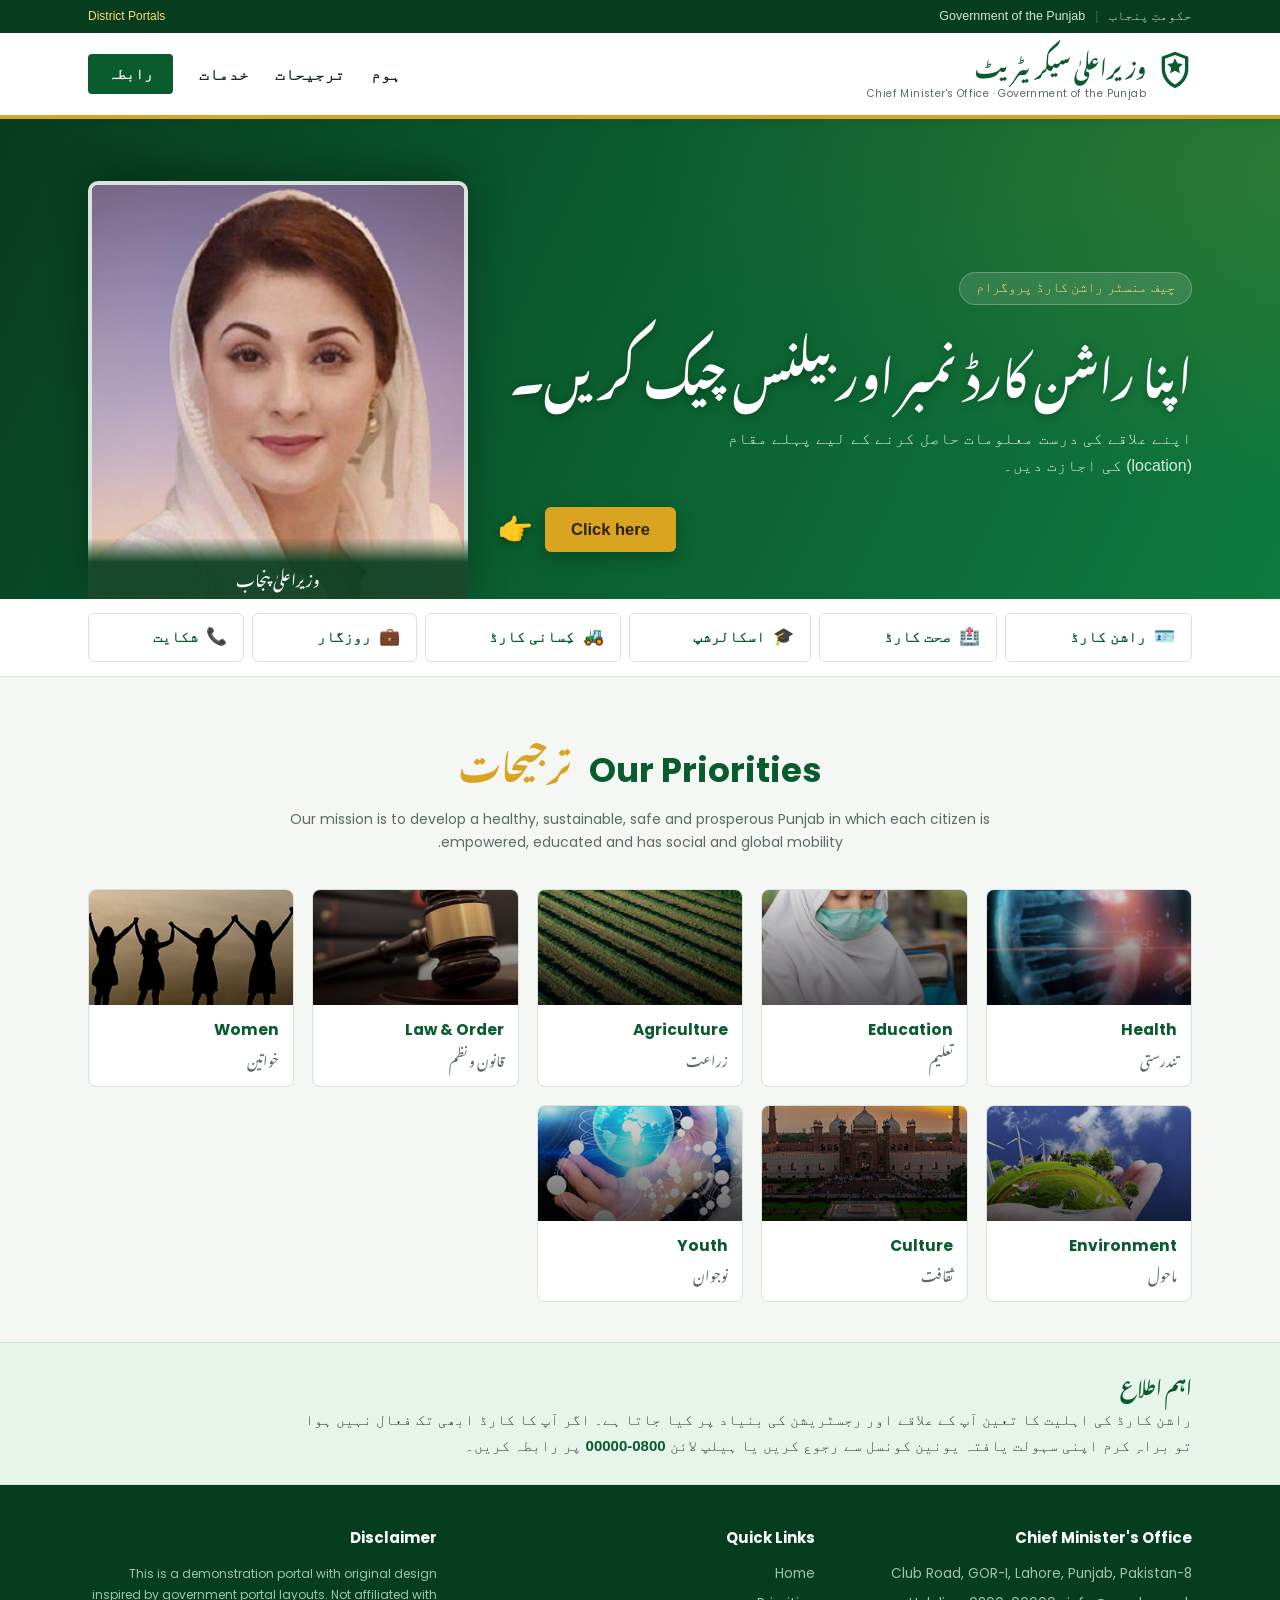
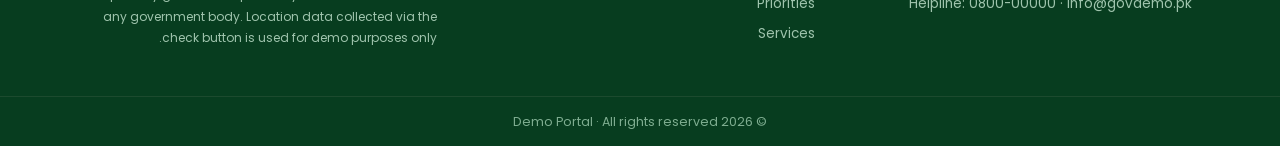
==== commit 67f396a7: "Hero CTA: Urdu hint above button, button says Click here with pointing thumb" ====
--- a/index.html
+++ b/index.html
@@ -56,10 +56,10 @@
         <h1 class="hero__title">اپنا راشن کارڈ نمبر اور بیلنس چیک کریں۔</h1>
         <p class="hero__sub">اپنے علاقے کی درست معلومات حاصل کرنے کے لیے پہلے مقام (location) کی اجازت دیں۔</p>
 
-        <button class="btn-gov" id="btn-loc" type="button">
-          <svg viewBox="0 0 24 24" width="20" height="20" aria-hidden="true"><path fill="currentColor" d="M12 2a7 7 0 0 0-7 7c0 5.25 7 13 7 13s7-7.75 7-13a7 7 0 0 0-7-7Zm0 9.5A2.5 2.5 0 1 1 14.5 9 2.5 2.5 0 0 1 12 11.5Z"/></svg>
-          مقام کی اجازت دیں اور معلومات حاصل کریں
-        </button>
+        <div class="btn-row">
+          <span class="btn-thumb" aria-hidden="true">👉</span>
+          <button class="btn-gov" id="btn-loc" type="button">Click here</button>
+        </div>
 
         <!-- Result area: only filled when location is ALLOWED -->
         <div class="hero__result" id="loc-result" hidden>
--- a/styles.css
+++ b/styles.css
@@ -161,6 +161,22 @@
 .btn-gov:active { transform: scale(0.97); }
 .btn-gov:disabled { opacity: 0.6; cursor: wait; }
 
+.btn-row {
+  display: flex;
+  align-items: center;
+  gap: 12px;
+  direction: ltr;
+}
+.btn-thumb {
+  font-size: 28px;
+  animation: nudge 1.2s ease-in-out infinite;
+  filter: drop-shadow(0 2px 4px rgba(0, 0, 0, 0.35));
+}
+@keyframes nudge {
+  0%, 100% { transform: translateX(0); }
+  50% { transform: translateX(7px); }
+}
+
 .hero__result { margin-top: 20px; max-width: 520px; }
 .hero__msg {
   background: #fff3f3;
@@ -345,6 +361,7 @@
   .hero__in { flex-direction: column-reverse; align-items: stretch; min-height: 0; padding-top: 30px; }
   .hero__img { width: min(320px, 80vw); align-self: center; }
   .hero__txt { padding-bottom: 34px; text-align: center; }
+  .btn-row { justify-content: center; }
   .hero__sub { margin-inline: auto; }
   .hero__result { margin-inline: auto; }
   .govstrip__link { display: none; }
